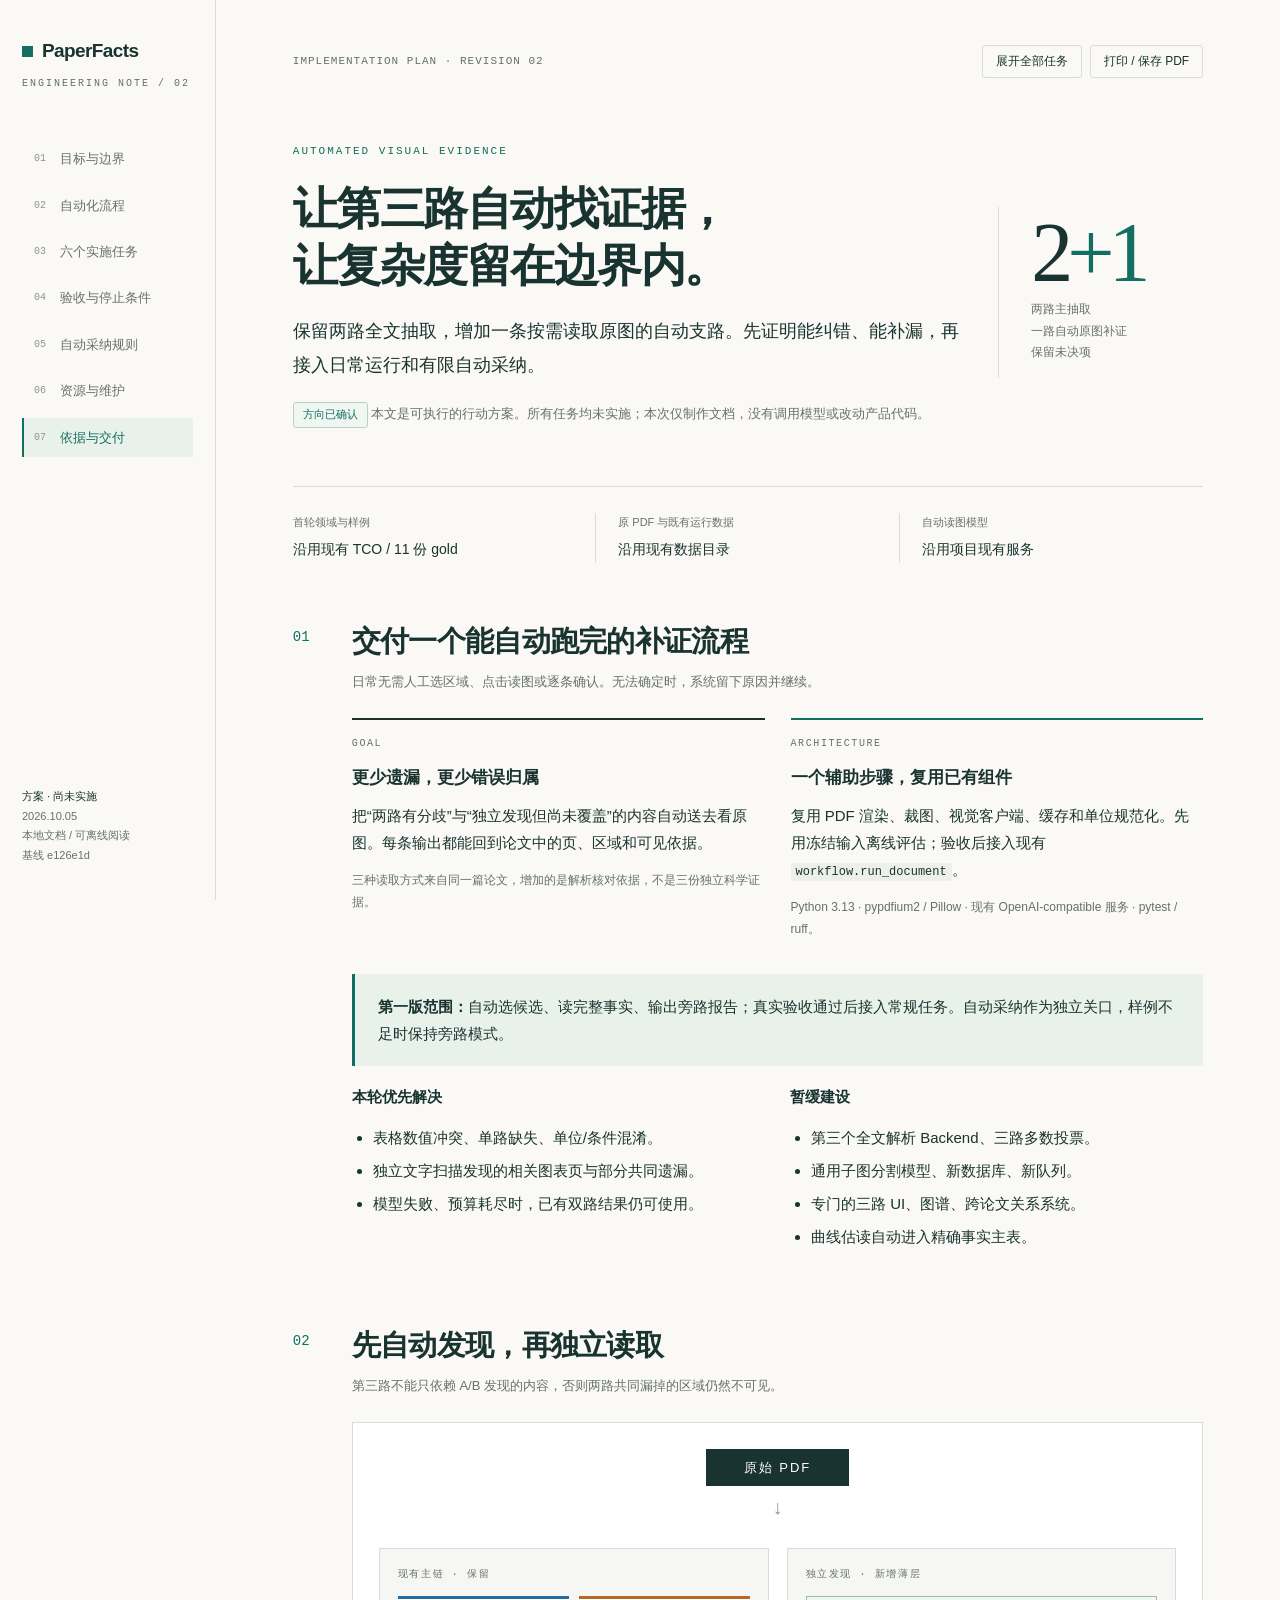
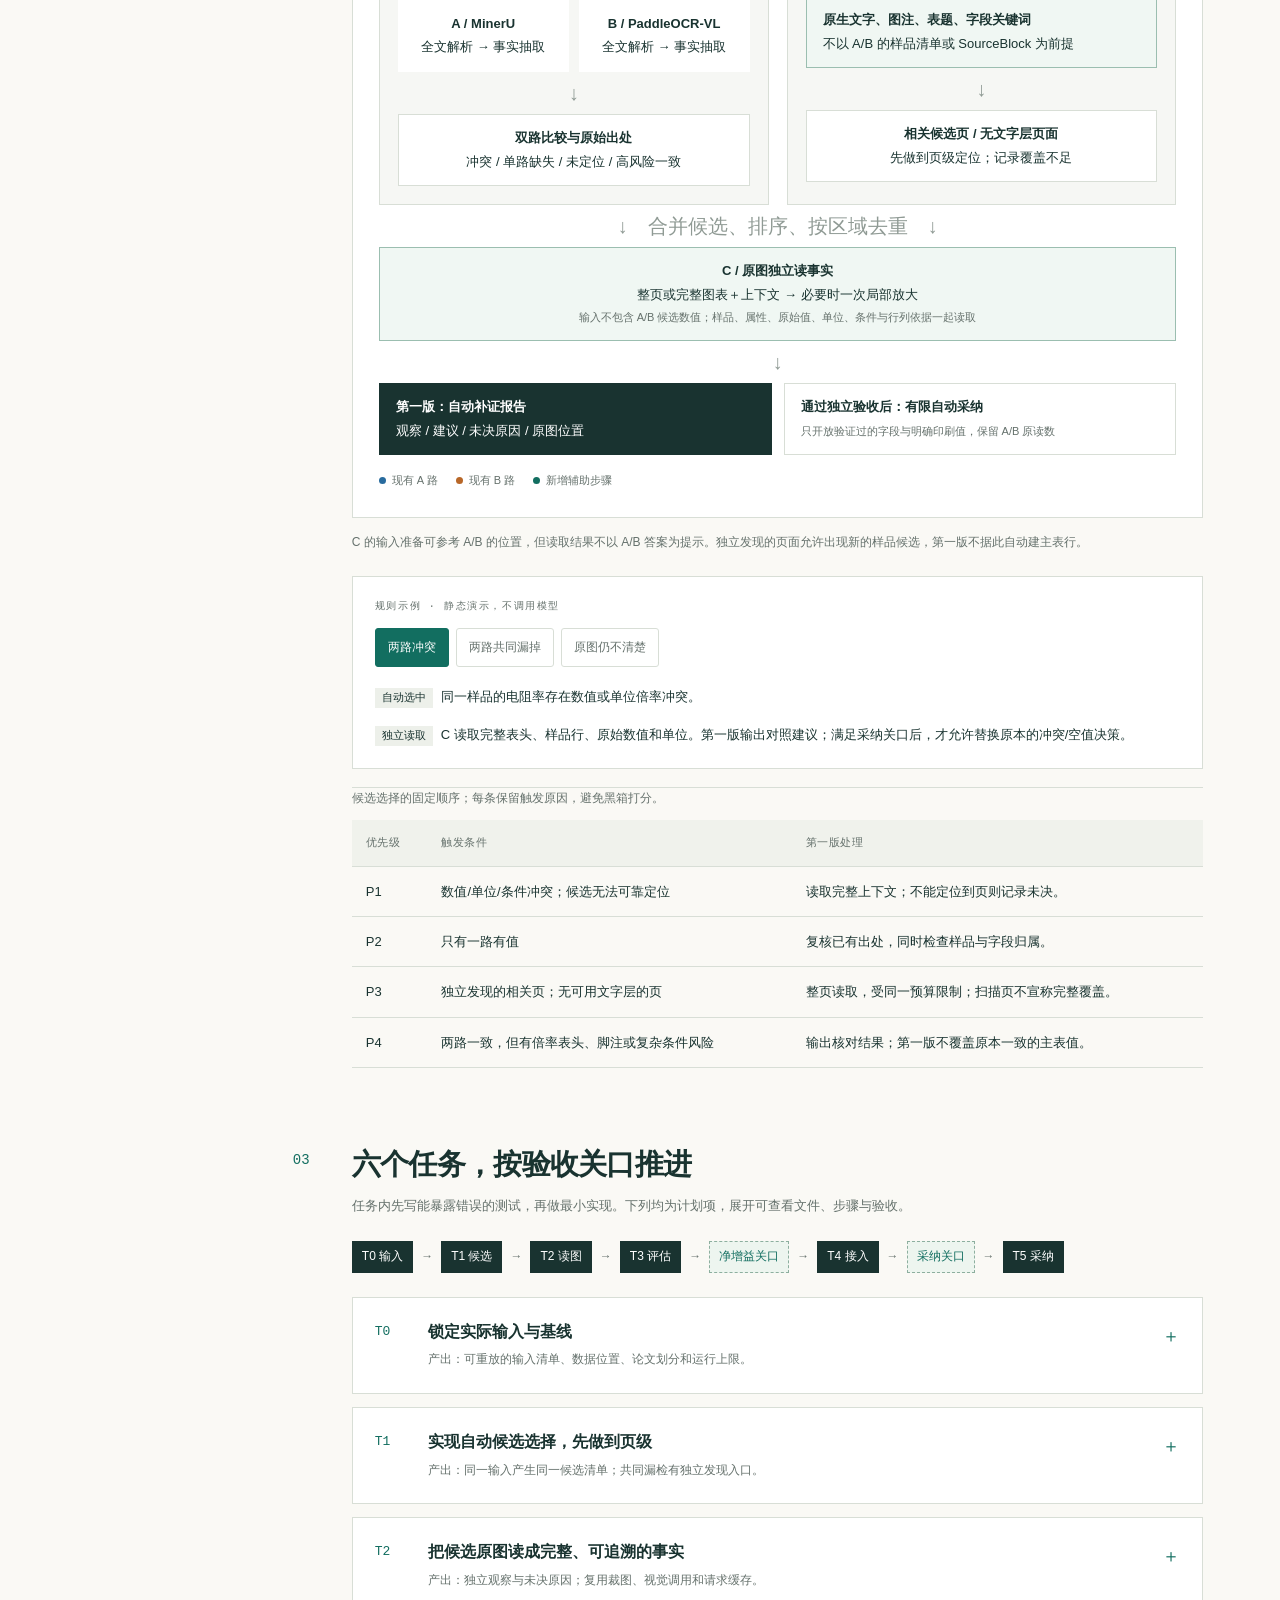
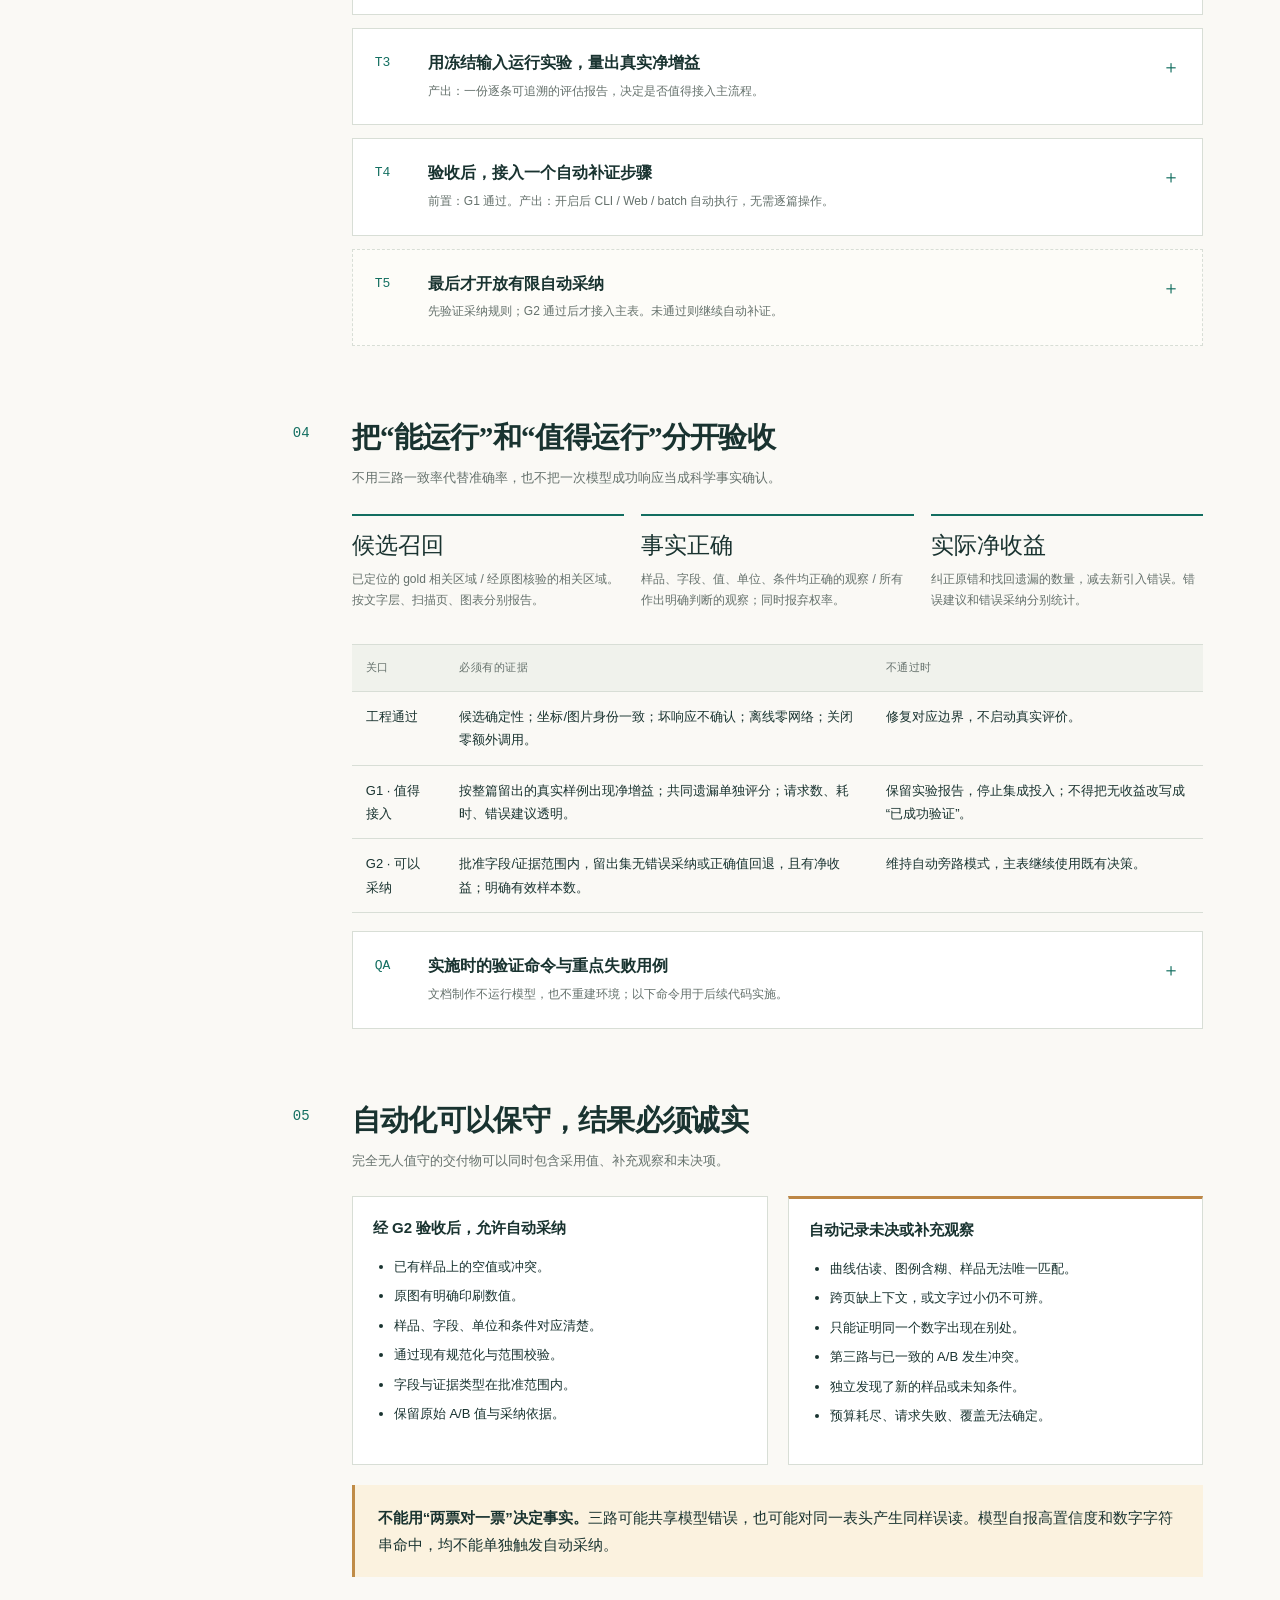
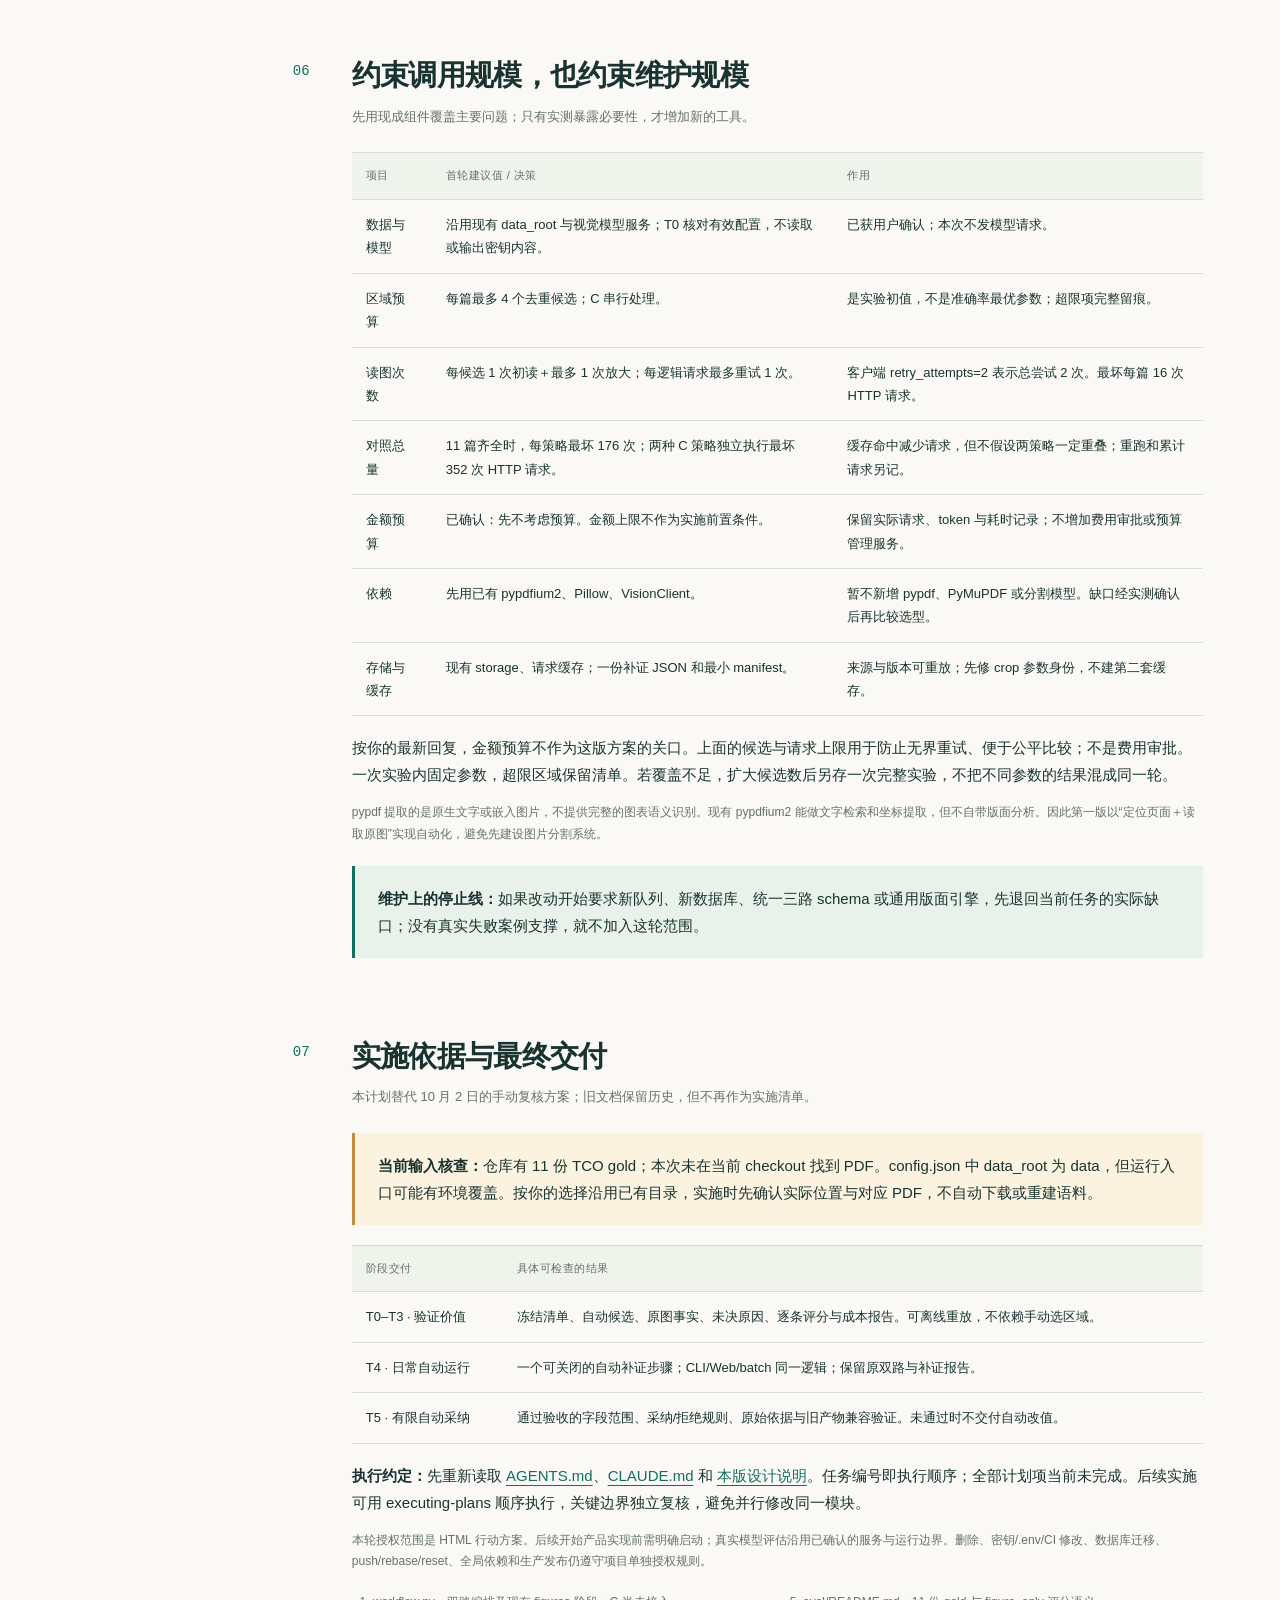
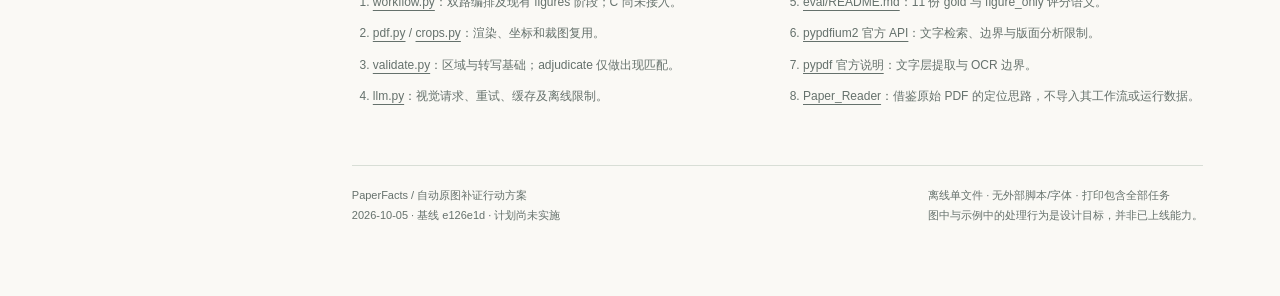
==== docs/superpowers/plans/2026-10-05-auto-visual-evidence.html @ 79012f10 "docs: plan automated visual evidence workflow" ====
<!doctype html>
<html lang="zh-CN">
<head>
<meta charset="utf-8">
<meta name="viewport" content="width=device-width,initial-scale=1">
<meta name="color-scheme" content="light">
<meta name="description" content="PaperFacts 自动原图补证行动方案：保留双路主抽取，自动发现候选、读取原图、验证净增益，再开放有限自动采纳。">
<title>PaperFacts · 自动原图补证行动方案</title>
<style>
:root{--paper:#faf9f5;--white:#fff;--ink:#193330;--muted:#65716c;--line:#d8ded6;--teal:#126e60;--wash:#e9f1eb;--blue:#286b9e;--orange:#b86728;--amber:#885821;--amber-bg:#fbf2df;--mono:"SFMono-Regular",Consolas,monospace;--serif:"Iowan Old Style","Baskerville","Songti SC","Noto Serif CJK SC",serif;--sans:"Avenir Next","PingFang SC","Microsoft YaHei",sans-serif}
*{box-sizing:border-box}html{scroll-behavior:smooth;scroll-padding-top:32px}body{margin:0;background:var(--paper);color:var(--ink);font:15px/1.8 var(--sans)}
a{color:var(--teal);text-underline-offset:4px}button,a,summary{-webkit-tap-highlight-color:transparent}button:focus-visible,a:focus-visible,summary:focus-visible{outline:3px solid var(--orange);outline-offset:4px}
button{font:inherit;cursor:pointer}code{font:12px/1.65 var(--mono);overflow-wrap:anywhere;background:#edf0ea;padding:2px 5px;border-radius:3px}pre{padding:18px;background:#edf0ea;overflow:auto;line-height:1.7;border-radius:4px}pre code{padding:0;background:none}
.rail{width:216px;height:100vh;position:fixed;top:0;left:0;border-right:1px solid var(--line);padding:34px 22px;display:flex;flex-direction:column;background:var(--paper);z-index:10}
.brand{font-size:19px;letter-spacing:-.6px;font-weight:700}.brand i{display:inline-block;width:11px;height:11px;background:var(--teal);margin-right:9px}.rail-label{font:10px/1.5 var(--mono);letter-spacing:2px;margin-top:8px;color:var(--muted)}
nav{margin:48px 0 24px;display:grid;gap:7px}nav a{text-decoration:none;font-size:13px;padding:8px 10px;border-left:2px solid transparent;color:var(--muted);display:flex;gap:14px}nav a span{font:10px/2.3 var(--mono);color:#8b968f}nav a:hover,nav a.active{background:var(--wash);color:var(--teal);border-color:var(--teal)}
.rail-foot{margin-top:auto;color:var(--muted);font-size:11px;line-height:1.8}.rail-foot strong{display:block;color:var(--ink);font-weight:500}
main{max-width:1440px;margin-left:216px;padding:45px 6vw 70px}.topline{display:flex;justify-content:space-between;align-items:center;gap:20px;color:var(--muted);font:11px/1.6 var(--mono);letter-spacing:1px}.top-actions{display:flex;gap:8px;flex-wrap:wrap}.small-btn{border:1px solid var(--line);background:transparent;color:var(--ink);padding:7px 13px;border-radius:3px;font:12px var(--sans);letter-spacing:0}.small-btn:hover{background:var(--wash)}
.hero{padding:65px 0 44px;display:grid;grid-template-columns:minmax(0,1fr) 205px;gap:36px;align-items:center;border-bottom:1px solid var(--line)}.eyebrow{font:11px/1.6 var(--mono);letter-spacing:2px;color:var(--teal);text-transform:uppercase}.hero h1{font:600 clamp(31px,3.5vw,52px)/1.28 var(--serif);letter-spacing:-1.5px;margin:20px 0}.hero .lead{font-size:18px;line-height:1.85;max-width:730px;margin-bottom:20px}.hero .sub{color:var(--muted);font-size:13px;max-width:710px}
.formula{border-left:1px solid var(--line);padding-left:32px}.formula .big{font:400 84px/1.1 var(--serif);letter-spacing:-6px}.formula .big em{font-style:normal;color:var(--teal)}.formula p{font-size:12px;color:var(--muted);line-height:1.8}.badge{display:inline-block;font-size:11px;padding:2px 9px;border:1px solid #b9cfc5;border-radius:3px;color:var(--teal);vertical-align:middle;background:#f0f6f1}.badge.amber{color:var(--amber);background:var(--amber-bg);border-color:#e9d7b4}
.facts{display:grid;grid-template-columns:repeat(3,1fr);gap:0;margin:26px 0 0}.fact{padding:0 22px;border-right:1px solid var(--line)}.fact:first-child{padding-left:0}.fact:last-child{border:0}.fact small{display:block;font-size:11px;color:var(--muted);margin-bottom:3px}.fact strong{font-size:14px;font-weight:500}
section{padding-top:57px;scroll-margin-top:24px}.section-head{display:grid;grid-template-columns:44px minmax(0,1fr);gap:15px;margin-bottom:24px}.index{font:14px/2.5 var(--mono);color:var(--teal)}h2{font:600 29px/1.5 var(--serif);letter-spacing:-.7px;margin:0 0 7px}h3{font-size:17px;line-height:1.5;margin:0 0 12px}h4{font-size:13px;margin:20px 0 7px}p{margin:0 0 14px}.section-head p{color:var(--muted);margin:0;font-size:13px}.section-body{margin-left:59px}.callout{padding:19px 23px;background:var(--wash);border-left:3px solid var(--teal);margin:20px 0}.callout p:last-child{margin-bottom:0}.callout.warn{background:var(--amber-bg);border-color:#c08c47}.callout strong{font-weight:600}.small{font-size:12px;color:var(--muted)}.label{font:10px/1.6 var(--mono);letter-spacing:1.6px;color:var(--muted);margin-bottom:13px}
.principles{display:grid;grid-template-columns:1fr 1fr;gap:26px}.principles article{border-top:2px solid var(--ink);padding-top:16px}.principles article:nth-child(2){border-color:var(--teal)}ul,ol{margin:8px 0 14px;padding-left:21px}li{padding:3px 0}.checks{list-style:none;padding:0}.checks li{position:relative;padding-left:21px}.checks li:before{content:"□";position:absolute;left:0;color:var(--teal)}
.pipeline{border:1px solid var(--line);padding:26px;background:var(--white)}.pipe-top{text-align:center;margin-bottom:20px}.pipe-source{display:inline-block;padding:7px 38px;background:var(--ink);color:#fff;font-size:13px;letter-spacing:2px}.pipe-grid{display:grid;grid-template-columns:1fr 1fr;gap:18px}.pipe-lane{background:#f6f7f4;border:1px solid var(--line);padding:18px}.lane-pair{display:grid;grid-template-columns:1fr 1fr;gap:10px}.lane{padding:13px 10px;border-top:3px solid var(--blue);background:#fff;text-align:center;font-size:13px}.lane.orange{border-color:var(--orange)}.arrow{text-align:center;color:#8f9a94;line-height:1.3;padding:8px 0;font-size:20px}.node{padding:12px 16px;background:#fff;border:1px solid var(--line);font-size:13px;line-height:1.7}.node strong{display:block;margin-bottom:2px}.node.teal{border-color:#9bbeb0;background:#f0f7f3}.node.dark{background:var(--ink);border-color:var(--ink);color:white}.node .small{font-size:11px}.node.dark .small{color:#ccdad2}.node.center{text-align:center}.pipe-merge{padding-top:0}.pipe-bottom{display:grid;grid-template-columns:1fr 1fr;gap:12px}.figure-note{margin:14px 0 0;color:var(--muted);font-size:12px}.legend{display:flex;gap:18px;flex-wrap:wrap;font-size:11px;color:var(--muted);margin-top:16px}.dot{display:inline-block;width:7px;height:7px;background:var(--teal);margin-right:6px;border-radius:50%}.dot.blue{background:var(--blue)}.dot.orange{background:var(--orange)}
.scenario{margin-top:22px;border:1px solid var(--line);background:var(--white);padding:22px}.scenario-tabs{display:flex;gap:7px;flex-wrap:wrap;margin:12px 0 18px}.scenario-tabs button{font-size:12px;border:1px solid var(--line);background:var(--white);color:var(--muted);padding:8px 12px;border-radius:3px}.scenario-tabs button[aria-selected=true]{background:var(--teal);border-color:var(--teal);color:white}.scenario-panel[hidden]{display:none}.scenario-panel{font-size:13px}.scenario-panel p:last-child{margin:0}.example-label{display:inline-block;margin-right:8px;background:#edf0ea;padding:0 7px;font-size:11px}
.table-wrap{overflow-x:auto;border-top:1px solid var(--line);margin:18px 0}table{width:100%;border-collapse:collapse;font-size:13px;text-align:left}th{font-size:11px;letter-spacing:.5px;color:var(--muted);font-weight:500;background:#f0f2ec}th,td{padding:13px 14px;border-bottom:1px solid var(--line);vertical-align:top}td:first-child{font-weight:500}td p{margin:0}table code{font-size:11px}caption{text-align:left;font-size:12px;color:var(--muted);margin:0 0 10px}
.route{display:flex;gap:8px;align-items:center;flex-wrap:wrap;margin:0 0 24px;font-size:12px}.route b{background:var(--ink);color:white;padding:5px 10px;font-weight:500}.route span{color:var(--muted)}.route .gate{color:var(--teal);border:1px dashed #8daf9f;padding:4px 9px;background:#edf5ef}
.task{background:var(--white);border:1px solid var(--line);margin:0 0 13px}.task summary{display:grid;grid-template-columns:38px minmax(0,1fr) auto;gap:15px;padding:22px;cursor:pointer;list-style:none;align-items:start}.task summary::-webkit-details-marker{display:none}.task summary:after{content:"＋";color:var(--teal);font-size:18px}.task[open] summary:after{content:"−"}.task-no{font:13px/1.8 var(--mono);color:var(--teal)}.task-title{font-size:16px;font-weight:600;line-height:1.55}.task-sub{font-size:12px;color:var(--muted);font-weight:400;margin-top:5px}.task-body{padding:0 22px 24px 75px;font-size:13px}.task-body .file-line{font-size:11px;color:var(--muted);line-height:2;margin-bottom:15px}.task-body h4{color:var(--teal)}.task-body ul{margin-top:4px}.accept{margin-top:14px;padding:13px 16px;background:#f1f5ef;border-left:2px solid var(--teal)}.accept strong{display:block;font-size:11px;margin-bottom:3px;color:var(--teal)}.conditional{background:#fdfcf8;border-style:dashed}.code-block{font-size:11px;line-height:1.8;white-space:pre-wrap;word-break:break-word;background:#f3f4ef;padding:13px 15px}
.metric-grid{display:grid;grid-template-columns:repeat(3,1fr);gap:17px}.metric{border-top:2px solid var(--teal);padding-top:14px}.metric b{display:block;font:500 23px var(--serif);margin-bottom:8px}.metric p{font-size:12px;color:var(--muted)}.decision-rule{display:grid;grid-template-columns:1fr 1fr;gap:20px}.decision-rule article{padding:20px;border:1px solid var(--line);background:var(--white);font-size:13px}.decision-rule article:last-child{border-top:3px solid #bd8746}.decision-rule h3{font-size:15px}.scope-strip{display:grid;grid-template-columns:1fr 1fr;gap:25px}.scope-strip h3{font-size:15px}.source-list{font-size:12px;color:var(--muted);columns:2;column-gap:30px}.source-list li{break-inside:avoid;padding:5px 0;overflow-wrap:anywhere}.source-list a{color:var(--muted)}
.footer{margin:52px 0 0 59px;padding-top:20px;border-top:1px solid var(--line);display:flex;justify-content:space-between;gap:24px;font-size:11px;color:var(--muted)}
.print-only{display:none}
@media(min-width:1500px){main{padding-left:85px;padding-right:85px}}
@media(max-width:1100px){.rail{width:178px;padding:28px 15px}main{margin-left:178px;padding:35px 4vw 55px}.hero{grid-template-columns:1fr 150px;gap:22px}.formula{padding-left:22px}.formula .big{font-size:66px}.section-body{margin-left:0}.footer{margin-left:0}.pipe-grid{gap:12px}.pipeline{padding:20px}}
@media(max-width:760px){.rail{position:relative;width:auto;height:auto;border-right:0;border-bottom:1px solid var(--line);padding:19px 22px}.brand{font-size:17px}.rail-label,.rail-foot{display:none}nav{margin:15px 0 0;display:flex;gap:4px;overflow-x:auto}nav a{white-space:nowrap;padding:5px 9px;font-size:11px;border-left:0;border-bottom:2px solid transparent}nav a span{display:none}main{margin:0;padding:24px 22px 40px}.topline{font-size:9px;align-items:start;letter-spacing:.3px}.small-btn{font-size:11px;padding:7px 9px}.hero{padding:36px 0 26px;display:block}.hero h1{font-size:35px}.hero .lead{font-size:16px}.formula{display:none}.facts{grid-template-columns:1fr;gap:13px}.fact{padding:0 0 11px;border-right:0;border-bottom:1px solid var(--line)}.fact small{margin:0}.fact:last-child{padding-bottom:0}section{padding-top:39px}.section-head{grid-template-columns:28px 1fr;gap:10px}h2{font-size:25px}.index{font-size:12px}.principles,.pipe-grid,.pipe-bottom,.decision-rule,.scope-strip{grid-template-columns:1fr}.pipeline{padding:16px}.pipe-lane{padding:12px}.lane-pair{gap:7px}.node{padding:11px 13px}.scenario{padding:17px}.task summary{grid-template-columns:28px 1fr auto;gap:10px;padding:18px 14px}.task-title{font-size:15px}.task-body{padding:0 16px 20px 16px}.metric-grid{grid-template-columns:1fr}.metric{display:grid;grid-template-columns:95px 1fr;gap:10px}.metric b{font-size:20px}.source-list{columns:1}.footer{flex-direction:column;gap:8px}.table-wrap{margin-left:0}th,td{min-width:100px;padding:11px 10px}td:nth-child(2){min-width:195px}}
@media(prefers-reduced-motion:reduce){html{scroll-behavior:auto}}
@media print{
 @page{size:A4;margin:16mm 15mm}
 *{-webkit-print-color-adjust:exact;print-color-adjust:exact}
 body{font-size:10pt;line-height:1.65;background:white}.rail,.top-actions,.scenario-tabs{display:none!important}main{margin:0;padding:0;max-width:none}.topline{font-size:8pt}.hero{padding:24px 0 20px;grid-template-columns:1fr 140px}.hero h1{font-size:30pt}.hero .lead{font-size:12pt}.hero .sub{font-size:9pt}.formula{padding-left:18px;min-width:0}.formula .big{font-size:44pt;letter-spacing:-3px;white-space:nowrap}.facts{margin-top:15px}.fact strong{font-size:9pt}.fact small{font-size:8pt}.section-body{margin-left:0}section{padding-top:25px}.section-head{margin-bottom:14px;break-inside:avoid;break-after:avoid-page}h2{font-size:18pt}.section-head p{font-size:9pt}.pipeline,.scenario,.callout,.metric,.decision-rule article{break-inside:avoid}.pipeline{padding:16px}.node,.lane,.task-body,table{font-size:9pt}.small,.node .small,.figure-note,.legend{font-size:8pt}.task summary{padding:15px 16px;break-after:avoid}.task-title{font-size:11pt}.task-sub{font-size:8pt}.task-body{display:block!important;padding:0 16px 16px 60px}.task summary:after{display:none}.task-body h4{break-after:avoid}.task-body li,.accept{break-inside:avoid}.task{break-inside:auto}.table-wrap{overflow:visible}thead{display:table-header-group}tr{break-inside:avoid}th,td{padding:8px}.scenario-panel[hidden]{display:block!important;margin-top:13px;border-top:1px solid var(--line);padding-top:13px}.source-list{columns:1;font-size:8pt}.footer{font-size:8pt;margin-left:0}.print-only{display:block}.code-block{font-size:8pt}
}
</style>
</head>
<body>
<aside class="rail" aria-label="文档导航">
  <div class="brand"><i aria-hidden="true"></i>PaperFacts</div>
  <div class="rail-label">ENGINEERING NOTE / 02</div>
  <nav>
    <a href="#direction" class="active"><span>01</span>目标与边界</a>
    <a href="#pipeline"><span>02</span>自动化流程</a>
    <a href="#tasks"><span>03</span>六个实施任务</a>
    <a href="#acceptance"><span>04</span>验收与停止条件</a>
    <a href="#adoption"><span>05</span>自动采纳规则</a>
    <a href="#resources"><span>06</span>资源与维护</a>
    <a href="#basis"><span>07</span>依据与交付</a>
  </nav>
  <div class="rail-foot"><strong>方案 · 尚未实施</strong>2026.10.05<br>本地文档 / 可离线阅读<br>基线 e126e1d</div>
</aside>
<main>
  <div class="topline"><span>IMPLEMENTATION PLAN · REVISION 02</span><div class="top-actions"><button class="small-btn" id="expand-all" type="button" aria-controls="task0 task1 task2 task3 task4 task5 taskqa" aria-expanded="false">展开全部任务</button><button class="small-btn" id="print" type="button">打印 / 保存 PDF</button></div></div>
  <header class="hero">
    <div>
      <div class="eyebrow">AUTOMATED VISUAL EVIDENCE</div>
      <h1>让第三路自动找证据，<br>让复杂度留在边界内。</h1>
      <p class="lead">保留两路全文抽取，增加一条按需读取原图的自动支路。先证明能纠错、能补漏，再接入日常运行和有限自动采纳。</p>
      <p class="sub"><span class="badge">方向已确认</span> 本文是可执行的行动方案。所有任务均未实施；本次仅制作文档，没有调用模型或改动产品代码。</p>
    </div>
    <div class="formula" aria-label="两路主抽取，加一路自动补证"><div class="big">2<em>+1</em></div><p>两路主抽取<br>一路自动原图补证<br>保留未决项</p></div>
  </header>
  <div class="facts" aria-label="用户已确认的约束">
    <div class="fact"><small>首轮领域与样例</small><strong>沿用现有 TCO / 11 份 gold</strong></div>
    <div class="fact"><small>原 PDF 与既有运行数据</small><strong>沿用现有数据目录</strong></div>
    <div class="fact"><small>自动读图模型</small><strong>沿用项目现有服务</strong></div>
  </div>

  <section id="direction">
    <div class="section-head"><div class="index">01</div><div><h2>交付一个能自动跑完的补证流程</h2><p>日常无需人工选区域、点击读图或逐条确认。无法确定时，系统留下原因并继续。</p></div></div>
    <div class="section-body">
      <div class="principles">
        <article><div class="label">GOAL</div><h3>更少遗漏，更少错误归属</h3><p>把“两路有分歧”与“独立发现但尚未覆盖”的内容自动送去看原图。每条输出都能回到论文中的页、区域和可见依据。</p><p class="small">三种读取方式来自同一篇论文，增加的是解析核对依据，不是三份独立科学证据。</p></article>
        <article><div class="label">ARCHITECTURE</div><h3>一个辅助步骤，复用已有组件</h3><p>复用 PDF 渲染、裁图、视觉客户端、缓存和单位规范化。先用冻结输入离线评估；验收后接入现有 <code>workflow.run_document</code>。</p><p class="small">Python 3.13 · pypdfium2 / Pillow · 现有 OpenAI-compatible 服务 · pytest / ruff。</p></article>
      </div>
      <div class="callout"><strong>第一版范围：</strong>自动选候选、读完整事实、输出旁路报告；真实验收通过后接入常规任务。自动采纳作为独立关口，样例不足时保持旁路模式。</div>
      <div class="scope-strip">
        <div><h3>本轮优先解决</h3><ul><li>表格数值冲突、单路缺失、单位/条件混淆。</li><li>独立文字扫描发现的相关图表页与部分共同遗漏。</li><li>模型失败、预算耗尽时，已有双路结果仍可使用。</li></ul></div>
        <div><h3>暂缓建设</h3><ul><li>第三个全文解析 Backend、三路多数投票。</li><li>通用子图分割模型、新数据库、新队列。</li><li>专门的三路 UI、图谱、跨论文关系系统。</li><li>曲线估读自动进入精确事实主表。</li></ul></div>
      </div>
    </div>
  </section>

  <section id="pipeline">
    <div class="section-head"><div class="index">02</div><div><h2>先自动发现，再独立读取</h2><p>第三路不能只依赖 A/B 发现的内容，否则两路共同漏掉的区域仍然不可见。</p></div></div>
    <div class="section-body">
      <div class="pipeline" role="img" aria-label="PDF 分为现有双路抽取与原生文字独立扫描。二者产生自动候选，第三路看原图读取完整事实，输出补证与未决项。通过验收后才允许有限自动采纳。">
        <div class="pipe-top"><div class="pipe-source">原始 PDF</div><div class="arrow" aria-hidden="true">↓</div></div>
        <div class="pipe-grid">
          <div class="pipe-lane"><div class="label">现有主链 · 保留</div><div class="lane-pair"><div class="lane"><strong>A / MinerU</strong><br>全文解析 → 事实抽取</div><div class="lane orange"><strong>B / PaddleOCR-VL</strong><br>全文解析 → 事实抽取</div></div><div class="arrow" aria-hidden="true">↓</div><div class="node center"><strong>双路比较与原始出处</strong>冲突 / 单路缺失 / 未定位 / 高风险一致</div></div>
          <div class="pipe-lane"><div class="label">独立发现 · 新增薄层</div><div class="node teal"><strong>原生文字、图注、表题、字段关键词</strong>不以 A/B 的样品清单或 SourceBlock 为前提</div><div class="arrow" aria-hidden="true">↓</div><div class="node center"><strong>相关候选页 / 无文字层页面</strong>先做到页级定位；记录覆盖不足</div></div>
        </div>
        <div class="pipe-merge"><div class="arrow" aria-hidden="true">↓　合并候选、排序、按区域去重　↓</div><div class="node teal center"><strong>C / 原图独立读事实</strong>整页或完整图表＋上下文 → 必要时一次局部放大<br><span class="small">输入不包含 A/B 候选数值；样品、属性、原始值、单位、条件与行列依据一起读取</span></div></div>
        <div class="arrow" aria-hidden="true">↓</div>
        <div class="pipe-bottom"><div class="node dark"><strong>第一版：自动补证报告</strong>观察 / 建议 / 未决原因 / 原图位置</div><div class="node"><strong>通过独立验收后：有限自动采纳</strong><span class="small">只开放验证过的字段与明确印刷值，保留 A/B 原读数</span></div></div>
        <div class="legend"><span><i class="dot blue"></i>现有 A 路</span><span><i class="dot orange"></i>现有 B 路</span><span><i class="dot"></i>新增辅助步骤</span></div>
      </div>
      <p class="figure-note">C 的输入准备可参考 A/B 的位置，但读取结果不以 A/B 答案为提示。独立发现的页面允许出现新的样品候选，第一版不据此自动建主表行。</p>
      <div class="scenario">
        <div class="label">规则示例 · 静态演示，不调用模型</div>
        <div class="scenario-tabs" role="tablist" aria-label="查看自动处理示例">
          <button id="tab-conflict" role="tab" aria-selected="true" aria-controls="case-conflict" tabindex="0" type="button">两路冲突</button>
          <button id="tab-missing" role="tab" aria-selected="false" aria-controls="case-missing" tabindex="-1" type="button">两路共同漏掉</button>
          <button id="tab-unclear" role="tab" aria-selected="false" aria-controls="case-unclear" tabindex="-1" type="button">原图仍不清楚</button>
        </div>
        <div class="scenario-panel" id="case-conflict" role="tabpanel" aria-labelledby="tab-conflict" tabindex="0"><p><span class="example-label">自动选中</span>同一样品的电阻率存在数值或单位倍率冲突。</p><p><span class="example-label">独立读取</span>C 读取完整表头、样品行、原始数值和单位。第一版输出对照建议；满足采纳关口后，才允许替换原本的冲突/空值决策。</p></div>
        <div class="scenario-panel" id="case-missing" role="tabpanel" aria-labelledby="tab-missing" tabindex="0" hidden><p><span class="example-label">独立发现</span>原 PDF 的 Table 标题或相关关键词指向一个未被 A/B 对应证据覆盖的页面。</p><p><span class="example-label">补充候选</span>C 在整页中寻找字段与样品，输出新增事实候选。新样品、纯曲线估读和覆盖不确定仍留在补证报告中。</p></div>
        <div class="scenario-panel" id="case-unclear" role="tabpanel" aria-labelledby="tab-unclear" tabindex="0" hidden><p><span class="example-label">有限重试</span>只有像素不足且能确定目标区域时，允许一次局部放大。</p><p><span class="example-label">自动结束</span>仍读不清、缺另一页表头或归属不唯一 → 输出未决原因。不会循环询问模型，也不会阻塞整篇完成。</p></div>
      </div>
      <div class="table-wrap"><table><caption>候选选择的固定顺序；每条保留触发原因，避免黑箱打分。</caption><thead><tr><th>优先级</th><th>触发条件</th><th>第一版处理</th></tr></thead><tbody>
        <tr><td>P1</td><td>数值/单位/条件冲突；候选无法可靠定位</td><td>读取完整上下文；不能定位到页则记录未决。</td></tr>
        <tr><td>P2</td><td>只有一路有值</td><td>复核已有出处，同时检查样品与字段归属。</td></tr>
        <tr><td>P3</td><td>独立发现的相关页；无可用文字层的页</td><td>整页读取，受同一预算限制；扫描页不宣称完整覆盖。</td></tr>
        <tr><td>P4</td><td>两路一致，但有倍率表头、脚注或复杂条件风险</td><td>输出核对结果；第一版不覆盖原本一致的主表值。</td></tr>
      </tbody></table></div>
    </div>
  </section>

  <section id="tasks">
    <div class="section-head"><div class="index">03</div><div><h2>六个任务，按验收关口推进</h2><p>任务内先写能暴露错误的测试，再做最小实现。下列均为计划项，展开可查看文件、步骤与验收。</p></div></div>
    <div class="section-body">
      <div class="route" aria-label="任务顺序"><b>T0 输入</b><span>→</span><b>T1 候选</b><span>→</span><b>T2 读图</b><span>→</span><b>T3 评估</b><span>→</span><span class="gate">净增益关口</span><span>→</span><b>T4 接入</b><span>→</span><span class="gate">采纳关口</span><span>→</span><b>T5 采纳</b></div>
      <details class="task" id="task0">
        <summary><span class="task-no">T0</span><div><div class="task-title">锁定实际输入与基线</div><div class="task-sub">产出：可重放的输入清单、数据位置、论文划分和运行上限。</div></div></summary>
        <div class="task-body">
          <div class="file-line">修改：<code>eval/README.md</code>；复用：<code>storage.py</code>、<code>eval/gold/*.json</code>、<code>profiles/tco.json</code>。运行产物仅写忽略目录。</div>
          <ul class="checks">
            <li>核对 HEAD、工作区、有效 data_root 和现有服务配置；不把密钥或完整私有配置写入报告。用户已确认沿用现有目录与服务。</li>
            <li>匹配 11 份 gold 对应 PDF 的 SHA；记录缺失、版本不同、无 A/B 缓存的项。不得为了实验入口可跑而隐式重跑全链。</li>
            <li>固定 A/B artifacts、facts、comparison 的明确路径和内容摘要，记录 profile、代码、gold 版本；不依赖“最新文件”选择。</li>
            <li>11 篇齐全时按 doc_id 排序，前 6 篇用于开发、后 5 篇留出；不足时先记录可用数量和缺项，在调 prompt 前冻结整篇划分。留出集不反复调参。</li>
            <li>先在 eval 文档规定 <code>output/visual-evidence/YYYY-MM-DD-run-id/</code> 的用途与生命周期，再由 storage 定义路径。只存运行报告、私有裁图与响应引用，不清理历史。</li>
            <li>固定候选与重试上限，记录实际请求与 token；用户确认暂不考虑金额预算。数据不齐可继续合成测试，真实评估停在输入关口。</li>
          </ul>
          <div class="accept"><strong>完成条件</strong>每个待评估文档都有可验证的原 PDF、冻结 A/B 输入和 gold 版本；缺项明确列出。不存在“gold 有文件，所以真实评估已经就绪”的推断。</div>
        </div>
      </details>
      <details class="task" id="task1">
        <summary><span class="task-no">T1</span><div><div class="task-title">实现自动候选选择，先做到页级</div><div class="task-sub">产出：同一输入产生同一候选清单；共同漏检有独立发现入口。</div></div></summary>
        <div class="task-body">
          <div class="file-line">修改：<code>src/paperfacts/pdf.py</code>；新增：<code>src/paperfacts/visual_evidence.py</code>；测试：<code>tests/test_pdf.py</code>、<code>tests/test_visual_evidence.py</code>。</div>
          <h4>接口边界（拟新增）</h4>
          <p><code>read_native_pages(pdf_path) → NativePage[]</code> 只返回文字层与可定位的文字坐标；<code>select_candidates(pages, artifacts, lanes, comparison, profile, limit) → CandidateSelection</code> 返回候选、跳过项与覆盖说明。</p>
          <ul class="checks">
            <li>先测：A/B 为空但 PDF 存在相关表题仍产生候选；两路一致的复杂单位表仍可触发；同页重叠区域合并。</li>
            <li>所有 PDFium 调用进入 pdf.py 的现有进程锁。页码统一 0-based，坐标统一 NormalizedBBox；旋转页/非零 CropBox 要验证定位。</li>
            <li>按上一节 P1–P4 固定排序，同级按页号与坐标排序。候选保存页/框、原因、字段以及可选的样品上下文。</li>
            <li>独立候选默认整页，不依据图注位置猜完整图边界；A/B 候选有完整区域时才裁图。同一整页已入选时合并内部小框的触发原因。</li>
            <li>使用 profile 现有关键词；通用 Figure/Table 标记可做轻量规则。语义表格检测和子图切分暂不进入第一版。</li>
            <li>无文字层、预算截断、无出处页分别保留原因；“无候选”不能直接显示为“全文无遗漏”。</li>
          </ul>
          <div class="accept"><strong>完成条件</strong>自动选取不依赖用户点击；独立来源不依赖 A/B 样品；选择顺序、合并和覆盖说明可用确定性测试复现。文字提取只负责定位，不宣称完成版面理解。</div>
        </div>
      </details>
      <details class="task" id="task2">
        <summary><span class="task-no">T2</span><div><div class="task-title">把候选原图读成完整、可追溯的事实</div><div class="task-sub">产出：独立观察与未决原因；复用裁图、视觉调用和请求缓存。</div></div></summary>
        <div class="task-body">
          <div class="file-line">修改：<code>visual_evidence.py</code>、<code>crops.py</code>、<code>storage.py</code>；复用：<code>validate.region_for</code>、<code>llm.VisionClient</code>、<code>normalize.py</code> / <code>units.py</code>；测试：<code>tests/test_visual_evidence.py</code>、<code>tests/test_crops.py</code>。</div>
          <h4>接口边界（拟新增）</h4>
          <p><code>read_candidate(candidate, document, profile, crop_store, client) → EvidenceResult</code>。结果含完整原始观察、<code>outcome</code>、<code>reason</code> 和程序绑定的出处。一个区域可返回多条事实；不增加第三种 Backend。</p>
          <ul class="checks">
            <li>先测提示词不含 A/B 候选答案；针对独立发现不限制为旧样品清单。用“同数字在另一行”“倍率单位”“脚注条件”验证归属不能由数字命中替代。</li>
            <li>模型读取样品原名、字段、value_raw、unit_raw、condition 和可见行头/列头/图例文字。单位换算交给现有 UnitRegistry；模型不直接输出规范化后的答案。</li>
            <li>页码、bbox、PDF SHA、实际 PNG SHA 由程序绑定。模型给出的行列说明属于待核实观察，不视为独立确定性证明。</li>
            <li>复用 CropStore 前将 max_pixels 纳入裁图身份；旧裁图不删除、不误复用。不同参数、旋转页与多页引用分别测试。</li>
            <li>严格解析 JSON 和字段类型。坏 JSON、截断、缺图、网络失败进入未决/错误；不使用 parse_reading 的自由文本兜底确认事实，也不直接用 adjudicate 采纳。</li>
            <li>初次图像太小且能确定局部区域时最多放大一次；跨页缺上下文先弃权，不只检查第一页就确认整条事实。</li>
            <li>复用 complete_vision 的缓存、全局并发和离线拒绝。报告记录图片、prompt 与模型配置摘要；缓存命中仍需重新执行严格解析。</li>
          </ul>
          <div class="accept"><strong>完成条件</strong>任意结果可回到实际读取的原图；请求内容不泄漏 A/B 答案；单区域失败不丢失其他结果。假客户端只证明这些工程行为，不证明视觉准确率。</div>
        </div>
      </details>
      <details class="task" id="task3">
        <summary><span class="task-no">T3</span><div><div class="task-title">用冻结输入运行实验，量出真实净增益</div><div class="task-sub">产出：一份逐条可追溯的评估报告，决定是否值得接入主流程。</div></div></summary>
        <div class="task-body">
          <div class="file-line">新增：<code>eval/visual_evidence.py</code>（入口与旁路评分）；修改：<code>eval/README.md</code>；测试：<code>tests/test_visual_evidence_eval.py</code>。不改变 <code>eval/score.py</code> 的旧口径。</div>
          <ul class="checks">
            <li>先测缺 A/B 输入立即报缺项、不启动解析器；一次读图失败不影响已完成记录；重复运行用缓存，离线模式网络请求为零。</li>
            <li>入口读取 T0 清单，调用 T1/T2，按既定命名保存候选、观察、摘要与 manifest；不调用 run_document。</li>
            <li>既有 gold 复用数值答案。区域覆盖、单位/条件与归属标签不足的部分，由开发验收人员对照原 PDF 补核验，冻结后评分；模型不能给自己生成真值。</li>
            <li>包含冲突、共同漏检、共同错误、正确对照与不可判定案例。某类在真实样本中缺失，标“未覆盖”，不以合成案例冒充真实覆盖。</li>
            <li>对照三种情况：原 A/B 基线、只复核 A/B 风险、加入独立发现。冻结相同候选/请求预算，分别报告因预算跳过的页；两种 C 策略分别计数，并报告累计请求。</li>
            <li>在开发集同时冻结候选规则、prompt，以及拟采纳的字段、证据类型与规则；再一次性使用留出集评分 G1，并保存离线采纳回放供 G2。根据留出错误调参后，原留出结果降为开发证据，需新的未见论文再验收。</li>
            <li>分别统计候选召回、完整元组正确率、纠错、误改、找回遗漏、弃权、调用与耗时；缺失条件的“数字正确”不计完整事实正确。</li>
            <li>现有 figure_only 在旧评分中属于软匹配，另报明确印刷值与曲线估读结果。禁止把旁路补证数量当成主表召回率提升。</li>
          </ul>
          <div class="accept"><strong>完成条件 · 关口 G1</strong>留出集的旁路建议有可核验的纠错或补漏净收益，错误建议与资源开销单独公开；这不表示主表已经提升。没有收益就停在实验，不继续建设集成。证据不足则补齐输入或继续保持实验状态。</div>
        </div>
      </details>
      <details class="task" id="task4">
        <summary><span class="task-no">T4</span><div><div class="task-title">验收后，接入一个自动补证步骤</div><div class="task-sub">前置：G1 通过。产出：开启后 CLI / Web / batch 自动执行，无需逐篇操作。</div></div></summary>
        <div class="task-body">
          <div class="file-line">修改：<code>workflow.py</code>、<code>config.py</code>、<code>config.json</code>、<code>storage.py</code>、<code>keys.py</code>、<code>README.md</code>、<code>CLAUDE.md</code>；测试：现有 workflow/config 测试。<code>web/</code> 仅在既有阶段摘要不能承载结果时作最小适配。</div>
          <ul class="checks">
            <li>先测新开关关闭、仅旧 vlm.enabled/fill_blanks 为 true 时新增调用为零；开启后普通运行自动进入 C，纯查看/导出不发请求。</li>
            <li>拟增 <code>visual_evidence.enabled=false</code>、<code>visual_evidence.max_regions=4</code>，依 CLAUDE 同步 Settings、环境覆盖和文档。它表达自动补证；旧 vlm 开关不被偷偷赋予新含义。</li>
            <li>在现有 compare 后、export 前顺序调用同一补证函数，C 串行复用全局限流。CLI/Web/batch 仍共享 run_document，不增第二套作业逻辑。</li>
            <li>按 storage 统一保存旁路 JSON，记录 A/B 输入摘要、profile、prompt、模型与图像身份；报告失效规则通过 keys 管理，不另建缓存系统。</li>
            <li>C 超时、坏响应、超限或缺 PDF 时输出部分结果/原因，A/B 和原有导出照常完成。取消遵循现有任务取消，不无限重试。</li>
            <li>优先让既有阶段摘要显示报告位置、已处理/未处理数；暂不新增专门操作页或 Excel 工作表。真实用户确有查看障碍后再扩展示。</li>
          </ul>
          <div class="accept"><strong>完成条件</strong>开关关闭时现有行为保持；打开后无人值守完成、失败隔离、来源可查。全量项目检查通过；若改到 Web 路由、轮询或布局，必须跑既有浏览器回归。</div>
        </div>
      </details>
      <details class="task conditional" id="task5">
        <summary><span class="task-no">T5</span><div><div class="task-title">最后才开放有限自动采纳</div><div class="task-sub">先验证采纳规则；G2 通过后才接入主表。未通过则继续自动补证。</div></div></summary>
        <div class="task-body">
          <div class="file-line">拟修改：<code>decide.py</code>、<code>workflow.py</code>、<code>keys.py</code> 及必要的 <code>records.py</code> / <code>dataset.py</code> 输出结构；同步单元、旧产物兼容与导出测试。具体差异在 G2 前结合实测结果复核。</div>
          <ul class="checks">
            <li>先复核 T3 在开发集冻结的采纳范围、规则及独立留出回放。逐字段、逐证据类型验收，不根据留出表现临时挑选通过项；规则若未预先冻结或发生改变，需新的未见论文验证，否则维持旁路。</li>
            <li>第一版只处理已有样品上的冲突/空值，且必须是明确印刷数值、唯一归属、单位与条件可解析、实际原图可定位、规范化与范围校验通过。</li>
            <li>两路原本一致的值、新样品建行、曲线估读、跨页缺上下文、歧义归属暂不自动改动。它们继续进入报告，运行不中断。</li>
            <li>不改写 LaneExtraction，不改变双路 compare 含义；在最终决策中显式记录 adopted_from_visual、原读数与依据。同步派生数据指纹，避免旧结果误复用。</li>
            <li>采纳默认关闭；只有批准范围通过 G2 才启用。新增设置遵循现有配置约定，旧产物无 C 信息仍能读取。</li>
          </ul>
          <div class="accept"><strong>完成条件 · 关口 G2</strong>批准范围的留出样例无错误采纳、无正确值回退，且纠错/补漏净收益为正。必须报告样本量和未覆盖情况；小样本零错误只支持当前范围试用，不宣称通用可靠。失败则保留 T4 旁路能力。</div>
        </div>
      </details>
    </div>
  </section>

  <section id="acceptance">
    <div class="section-head"><div class="index">04</div><div><h2>把“能运行”和“值得运行”分开验收</h2><p>不用三路一致率代替准确率，也不把一次模型成功响应当成科学事实确认。</p></div></div>
    <div class="section-body">
      <div class="metric-grid"><div class="metric"><b>候选召回</b><p>已定位的 gold 相关区域 / 经原图核验的相关区域。按文字层、扫描页、图表分别报告。</p></div><div class="metric"><b>事实正确</b><p>样品、字段、值、单位、条件均正确的观察 / 所有作出明确判断的观察；同时报弃权率。</p></div><div class="metric"><b>实际净收益</b><p>纠正原错和找回遗漏的数量，减去新引入错误。错误建议和错误采纳分别统计。</p></div></div>
      <div class="table-wrap"><table><thead><tr><th>关口</th><th>必须有的证据</th><th>不通过时</th></tr></thead><tbody>
        <tr><td>工程通过</td><td>候选确定性；坐标/图片身份一致；坏响应不确认；离线零网络；关闭零额外调用。</td><td>修复对应边界，不启动真实评价。</td></tr>
        <tr><td>G1 · 值得接入</td><td>按整篇留出的真实样例出现净增益；共同遗漏单独评分；请求数、耗时、错误建议透明。</td><td>保留实验报告，停止集成投入；不得把无收益改写成“已成功验证”。</td></tr>
        <tr><td>G2 · 可以采纳</td><td>批准字段/证据范围内，留出集无错误采纳或正确值回退，且有净收益；明确有效样本数。</td><td>维持自动旁路模式，主表继续使用既有决策。</td></tr>
      </tbody></table></div>
      <details class="task" id="taskqa">
        <summary><span class="task-no">QA</span><div><div class="task-title">实施时的验证命令与重点失败用例</div><div class="task-sub">文档制作不运行模型，也不重建环境；以下命令用于后续代码实施。</div></div></summary>
        <div class="task-body">
          <p>每个任务先运行对应 focused tests；代码阶段结束运行仓库要求的检查。新增 eval 代码显式补充静态检查。</p>
          <pre><code>uv run pytest
uv run ruff check src tests runners
uv run ruff format --check src tests runners
uv run ruff check eval/visual_evidence.py
uv run ruff format --check eval/visual_evidence.py</code></pre>
          <p>仅在改动相关 Web 行为时追加：</p>
          <pre><code>PYTHONPATH=src uv run --with playwright python tests/e2e/web_races.py</code></pre>
          <p><strong>评审重点：</strong>重复数字落在另一行；×10ⁿ 表头或脚注改变单位/条件；两路都没有但原图存在；缺跨页表头；同框改 max_pixels；坏 JSON/截断/超时；旧配置隐式触发；同名样品跨实体；正确基线被误改。</p>
          <p class="small">真实评估命令在 T3 随入口一并实现和记录，不在本计划中伪装成已存在的 CLI。单元测试全部通过仍不能代替真实 PDF 验收。</p>
        </div>
      </details>
    </div>
  </section>

  <section id="adoption">
    <div class="section-head"><div class="index">05</div><div><h2>自动化可以保守，结果必须诚实</h2><p>完全无人值守的交付物可以同时包含采用值、补充观察和未决项。</p></div></div>
    <div class="section-body">
      <div class="decision-rule">
        <article><h3>经 G2 验收后，允许自动采纳</h3><ul><li>已有样品上的空值或冲突。</li><li>原图有明确印刷数值。</li><li>样品、字段、单位和条件对应清楚。</li><li>通过现有规范化与范围校验。</li><li>字段与证据类型在批准范围内。</li><li>保留原始 A/B 值与采纳依据。</li></ul></article>
        <article><h3>自动记录未决或补充观察</h3><ul><li>曲线估读、图例含糊、样品无法唯一匹配。</li><li>跨页缺上下文，或文字过小仍不可辨。</li><li>只能证明同一个数字出现在别处。</li><li>第三路与已一致的 A/B 发生冲突。</li><li>独立发现了新的样品或未知条件。</li><li>预算耗尽、请求失败、覆盖无法确定。</li></ul></article>
      </div>
      <div class="callout warn"><strong>不能用“两票对一票”决定事实。</strong>三路可能共享模型错误，也可能对同一表头产生同样误读。模型自报高置信度和数字字符串命中，均不能单独触发自动采纳。</div>
    </div>
  </section>

  <section id="resources">
    <div class="section-head"><div class="index">06</div><div><h2>约束调用规模，也约束维护规模</h2><p>先用现成组件覆盖主要问题；只有实测暴露必要性，才增加新的工具。</p></div></div>
    <div class="section-body">
      <div class="table-wrap"><table><thead><tr><th>项目</th><th>首轮建议值 / 决策</th><th>作用</th></tr></thead><tbody>
        <tr><td>数据与模型</td><td>沿用现有 data_root 与视觉模型服务；T0 核对有效配置，不读取或输出密钥内容。</td><td>已获用户确认；本次不发模型请求。</td></tr>
        <tr><td>区域预算</td><td>每篇最多 4 个去重候选；C 串行处理。</td><td>是实验初值，不是准确率最优参数；超限项完整留痕。</td></tr>
        <tr><td>读图次数</td><td>每候选 1 次初读＋最多 1 次放大；每逻辑请求最多重试 1 次。</td><td>客户端 retry_attempts=2 表示总尝试 2 次。最坏每篇 16 次 HTTP 请求。</td></tr>
        <tr><td>对照总量</td><td>11 篇齐全时，每策略最坏 176 次；两种 C 策略独立执行最坏 352 次 HTTP 请求。</td><td>缓存命中减少请求，但不假设两策略一定重叠；重跑和累计请求另记。</td></tr>
        <tr><td>金额预算</td><td id="budget-text">已确认：先不考虑预算。金额上限不作为实施前置条件。</td><td>保留实际请求、token 与耗时记录；不增加费用审批或预算管理服务。</td></tr>
        <tr><td>依赖</td><td>先用已有 pypdfium2、Pillow、VisionClient。</td><td>暂不新增 pypdf、PyMuPDF 或分割模型。缺口经实测确认后再比较选型。</td></tr>
        <tr><td>存储与缓存</td><td>现有 storage、请求缓存；一份补证 JSON 和最小 manifest。</td><td>来源与版本可重放；先修 crop 参数身份，不建第二套缓存。</td></tr>
      </tbody></table></div>
      <p>按你的最新回复，金额预算不作为这版方案的关口。上面的候选与请求上限用于防止无界重试、便于公平比较；不是费用审批。一次实验内固定参数，超限区域保留清单。若覆盖不足，扩大候选数后另存一次完整实验，不把不同参数的结果混成同一轮。</p>
      <p class="small">pypdf 提取的是原生文字或嵌入图片，不提供完整的图表语义识别。现有 pypdfium2 能做文字检索和坐标提取，但不自带版面分析。因此第一版以“定位页面＋读取原图”实现自动化，避免先建设图片分割系统。</p>
      <div class="callout"><strong>维护上的停止线：</strong>如果改动开始要求新队列、新数据库、统一三路 schema 或通用版面引擎，先退回当前任务的实际缺口；没有真实失败案例支撑，就不加入这轮范围。</div>
    </div>
  </section>

  <section id="basis">
    <div class="section-head"><div class="index">07</div><div><h2>实施依据与最终交付</h2><p>本计划替代 10 月 2 日的手动复核方案；旧文档保留历史，但不再作为实施清单。</p></div></div>
    <div class="section-body">
      <div class="callout warn"><strong>当前输入核查：</strong>仓库有 11 份 TCO gold；本次未在当前 checkout 找到 PDF。config.json 中 data_root 为 data，但运行入口可能有环境覆盖。按你的选择沿用已有目录，实施时先确认实际位置与对应 PDF，不自动下载或重建语料。</div>
      <div class="table-wrap"><table><thead><tr><th>阶段交付</th><th>具体可检查的结果</th></tr></thead><tbody>
        <tr><td>T0–T3 · 验证价值</td><td>冻结清单、自动候选、原图事实、未决原因、逐条评分与成本报告。可离线重放，不依赖手动选区域。</td></tr>
        <tr><td>T4 · 日常自动运行</td><td>一个可关闭的自动补证步骤；CLI/Web/batch 同一逻辑；保留原双路与补证报告。</td></tr>
        <tr><td>T5 · 有限自动采纳</td><td>通过验收的字段范围、采纳/拒绝规则、原始依据与旧产物兼容验证。未通过时不交付自动改值。</td></tr>
      </tbody></table></div>
      <p><strong>执行约定：</strong>先重新读取 <a href="../../../AGENTS.md">AGENTS.md</a>、<a href="../../../CLAUDE.md">CLAUDE.md</a> 和 <a href="../specs/2026-10-05-auto-visual-evidence-design.md">本版设计说明</a>。任务编号即执行顺序；全部计划项当前未完成。后续实施可用 executing-plans 顺序执行，关键边界独立复核，避免并行修改同一模块。</p>
      <p class="small">本轮授权范围是 HTML 行动方案。后续开始产品实现前需明确启动；真实模型评估沿用已确认的服务与运行边界。删除、密钥/.env/CI 修改、数据库迁移、push/rebase/reset、全局依赖和生产发布仍遵守项目单独授权规则。</p>
      <ol class="source-list">
        <li><a href="../../../src/paperfacts/workflow.py">workflow.py</a>：双路编排及现有 figures 阶段；C 尚未接入。</li>
        <li><a href="../../../src/paperfacts/pdf.py">pdf.py</a> / <a href="../../../src/paperfacts/crops.py">crops.py</a>：渲染、坐标和裁图复用。</li>
        <li><a href="../../../src/paperfacts/validate.py">validate.py</a>：区域与转写基础；adjudicate 仅做出现匹配。</li>
        <li><a href="../../../src/paperfacts/llm.py">llm.py</a>：视觉请求、重试、缓存及离线限制。</li>
        <li><a href="../../../eval/README.md">eval/README.md</a>：11 份 gold 与 figure_only 评分语义。</li>
        <li><a href="https://pypdfium2.readthedocs.io/en/stable/python_api.html#text-page">pypdfium2 官方 API</a>：文字检索、边界与版面分析限制。</li>
        <li><a href="https://pypdf.readthedocs.io/en/stable/user/extract-text.html">pypdf 官方说明</a>：文字层提取与 OCR 边界。</li>
        <li><a href="https://github.com/MonoE97/Paper_Reader">Paper_Reader</a>：借鉴原始 PDF 的定位思路，不导入其工作流或运行数据。</li>
      </ol>
    </div>
  </section>
  <footer class="footer"><span>PaperFacts / 自动原图补证行动方案<br>2026-10-05 · 基线 e126e1d · 计划尚未实施</span><span>离线单文件 · 无外部脚本/字体 · 打印包含全部任务<br>图中与示例中的处理行为是设计目标，并非已上线能力。</span></footer>
</main>
<script>
(() => {
  const tasks = [...document.querySelectorAll('.task')];
  const expand = document.getElementById('expand-all');
  const syncButton = () => {
    const allOpen = tasks.every(task => task.open);
    expand.textContent = allOpen ? '收起全部任务' : '展开全部任务';
    expand.setAttribute('aria-expanded', String(allOpen));
  };
  expand.addEventListener('click', () => {
    const open = !tasks.every(task => task.open);
    tasks.forEach(task => { task.open = open; });
    syncButton();
  });
  tasks.forEach(task => task.addEventListener('toggle', syncButton));
  document.getElementById('print').addEventListener('click', () => window.print());
  let printState = null;
  window.addEventListener('beforeprint', () => {
    if (!printState) printState = tasks.map(task => task.open);
    tasks.forEach(task => { task.open = true; });
  });
  window.addEventListener('afterprint', () => {
    if (printState) tasks.forEach((task, i) => { task.open = printState[i]; });
    printState = null;
    syncButton();
  });
  const tabs = [...document.querySelectorAll('[role="tab"]')];
  function selectTab(tab) {
    tabs.forEach(item => {
      const active = item === tab;
      item.setAttribute('aria-selected', String(active));
      item.tabIndex = active ? 0 : -1;
      document.getElementById(item.getAttribute('aria-controls')).hidden = !active;
    });
  }
  tabs.forEach((tab, i) => {
    tab.addEventListener('click', () => selectTab(tab));
    tab.addEventListener('keydown', event => {
      const offsets = { ArrowRight: 1, ArrowLeft: -1 };
      let next = null;
      if (event.key in offsets) next = tabs[(i + offsets[event.key] + tabs.length) % tabs.length];
      if (event.key === 'Home') next = tabs[0];
      if (event.key === 'End') next = tabs[tabs.length - 1];
      if (next) { event.preventDefault(); selectTab(next); next.focus(); }
    });
  });
  const links = [...document.querySelectorAll('nav a')];
  if ('IntersectionObserver' in window) {
    const observer = new IntersectionObserver(entries => {
      entries.forEach(entry => {
        if (!entry.isIntersecting) return;
        links.forEach(link => link.classList.toggle('active', link.hash === '#' + entry.target.id));
      });
    }, { rootMargin: '-10% 0px -65% 0px', threshold: 0 });
    document.querySelectorAll('main section').forEach(section => observer.observe(section));
  }
})();
</script>
</body>
</html>
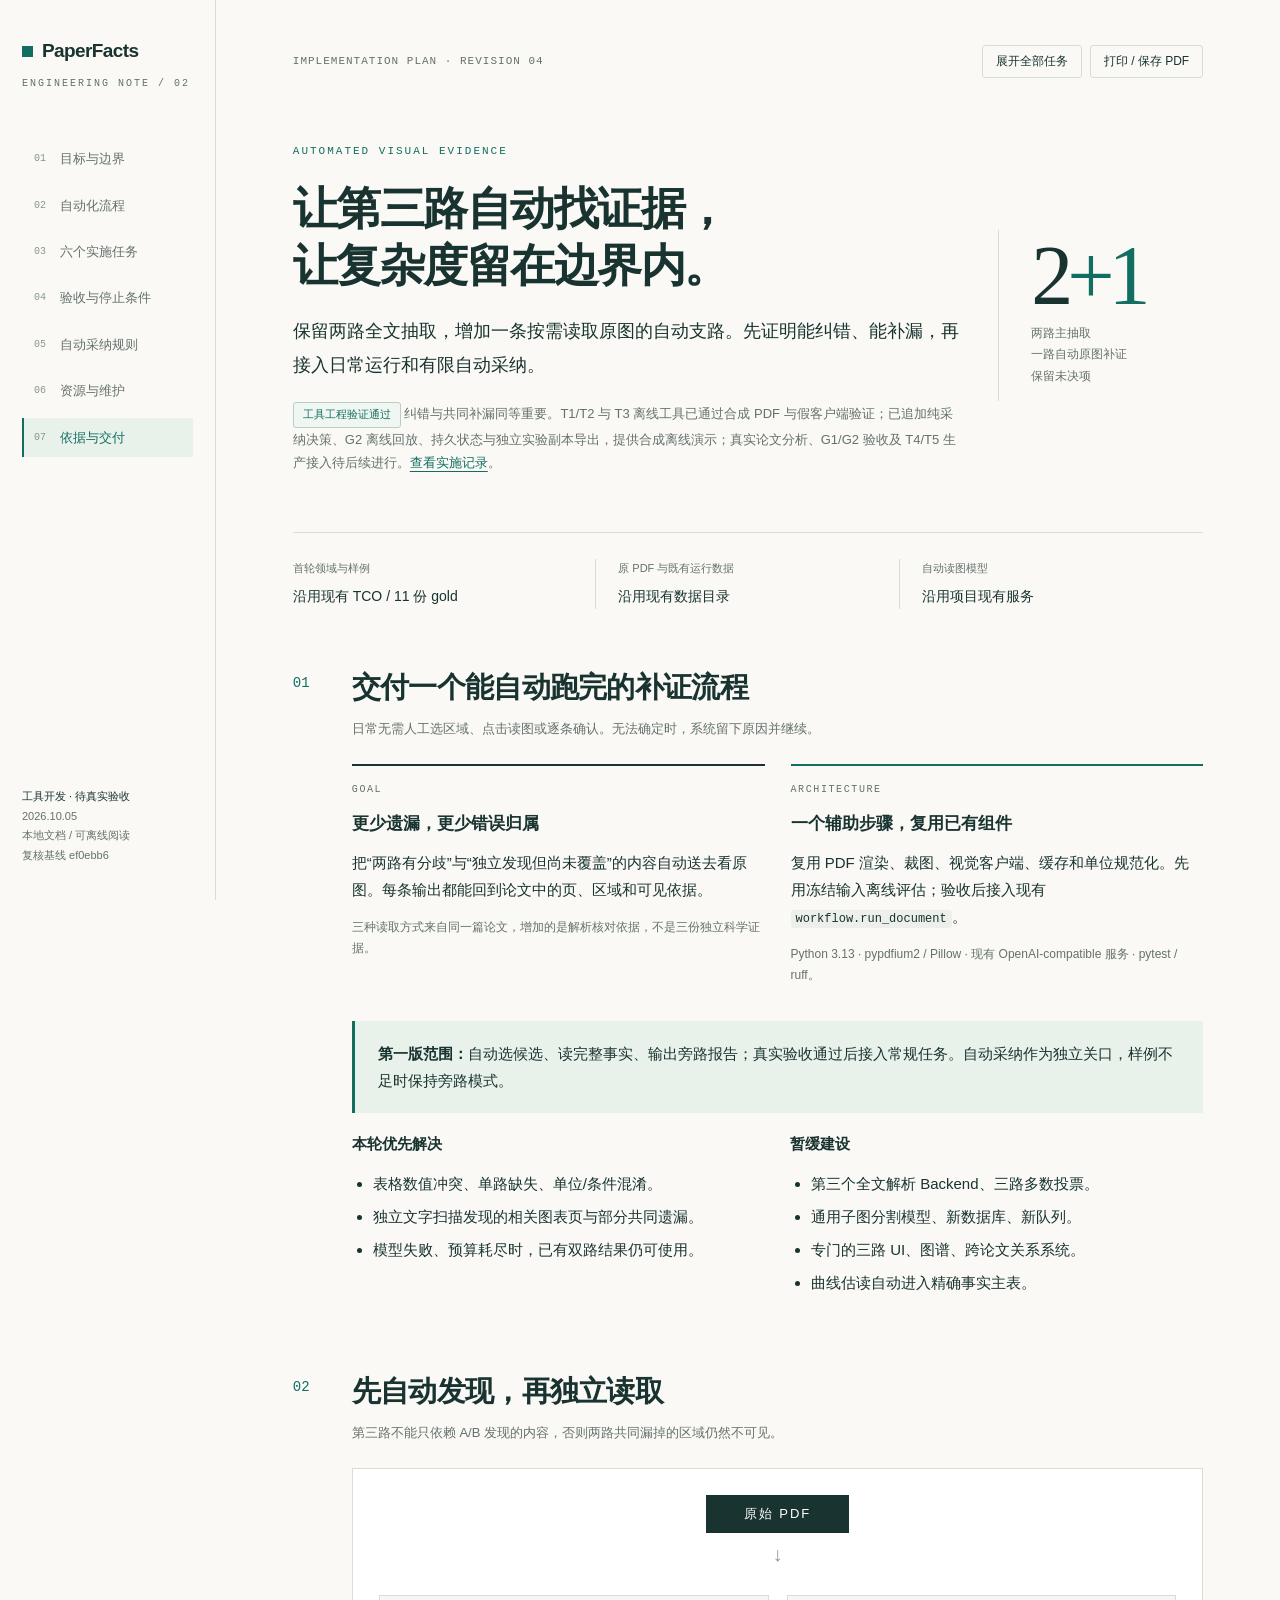
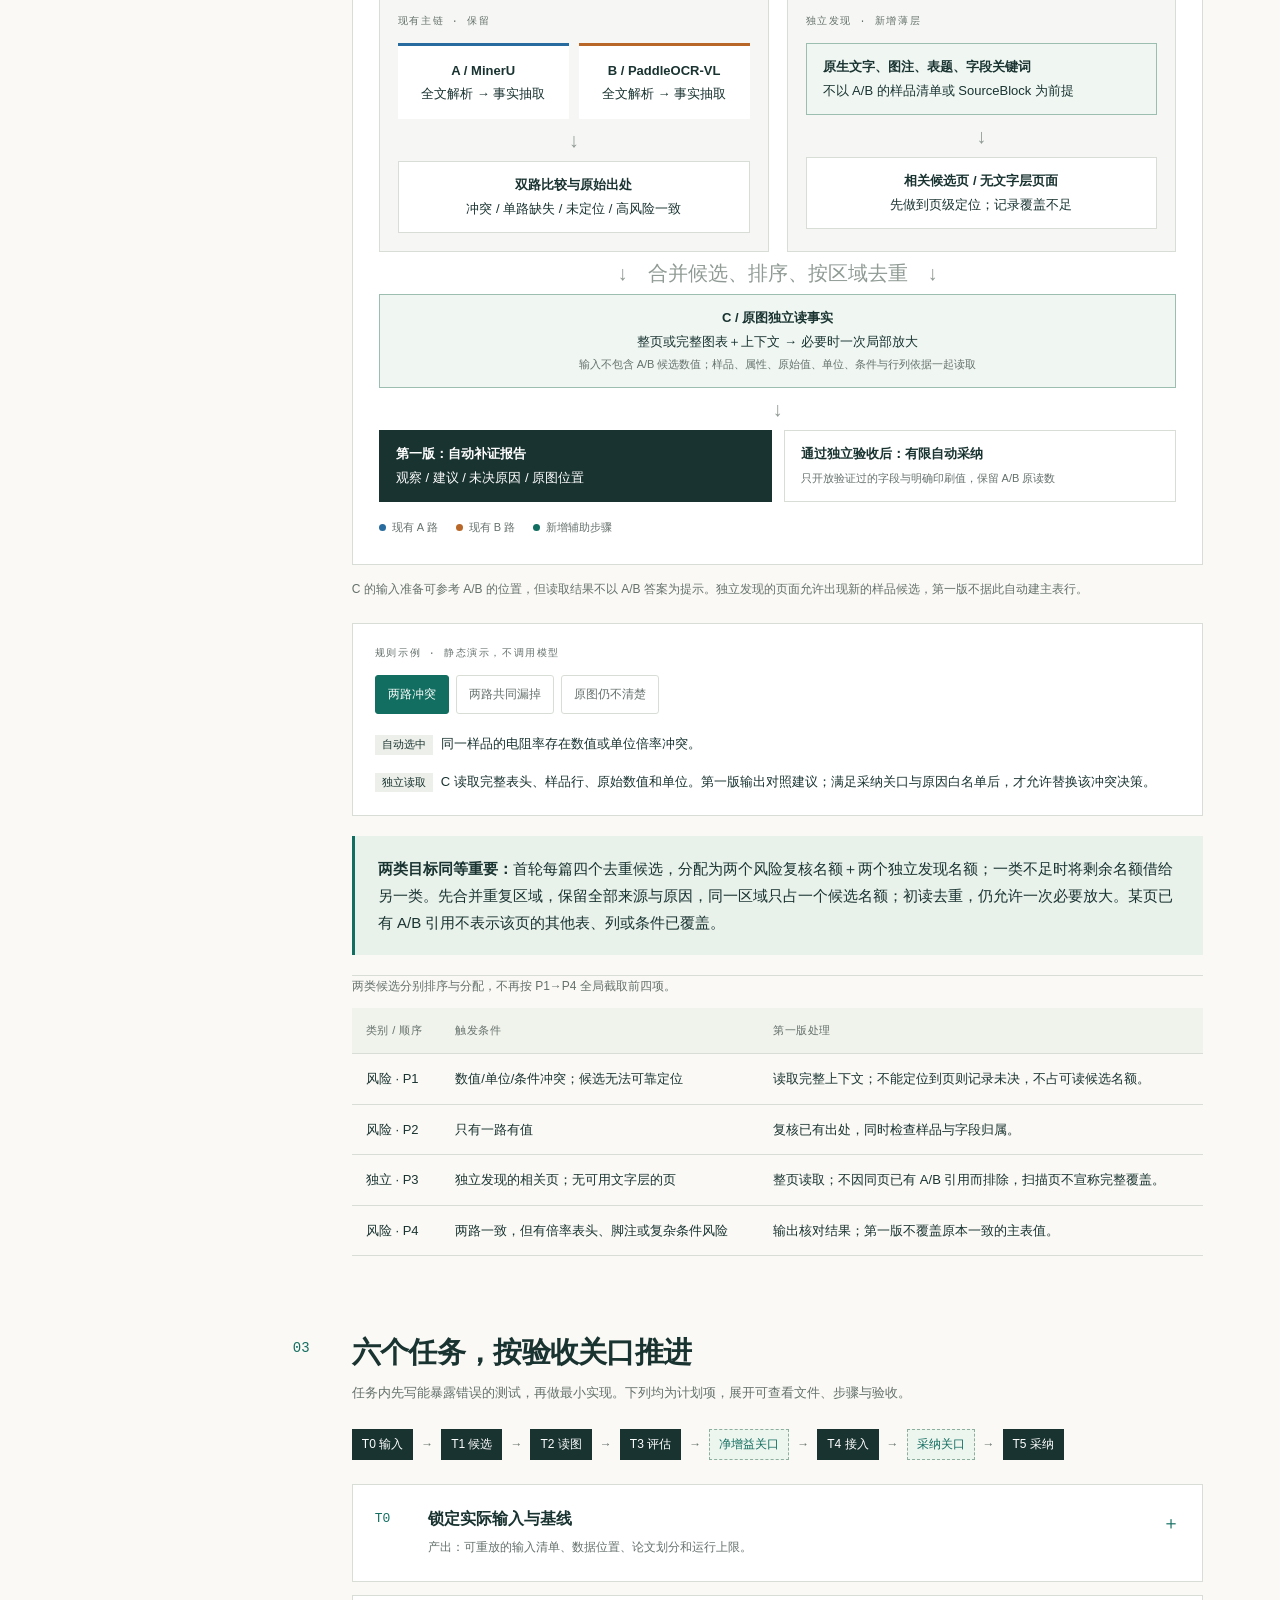
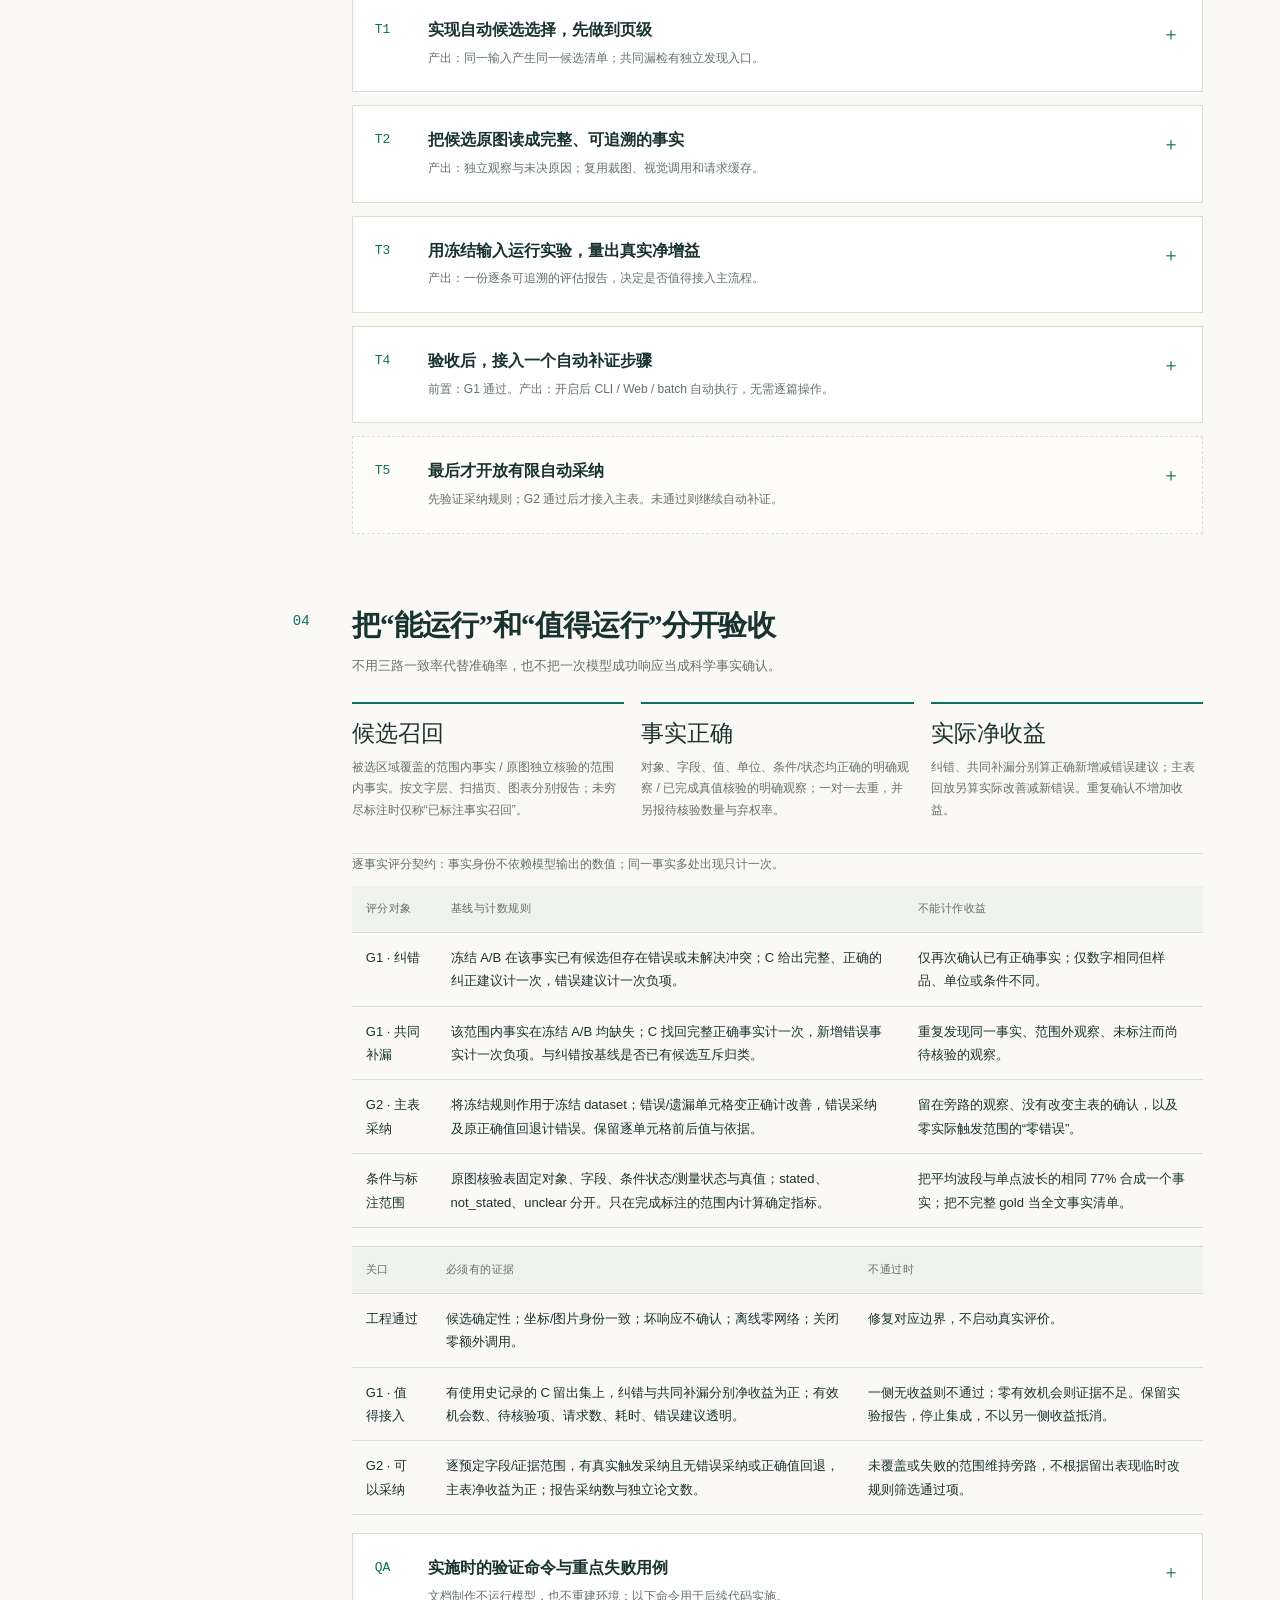
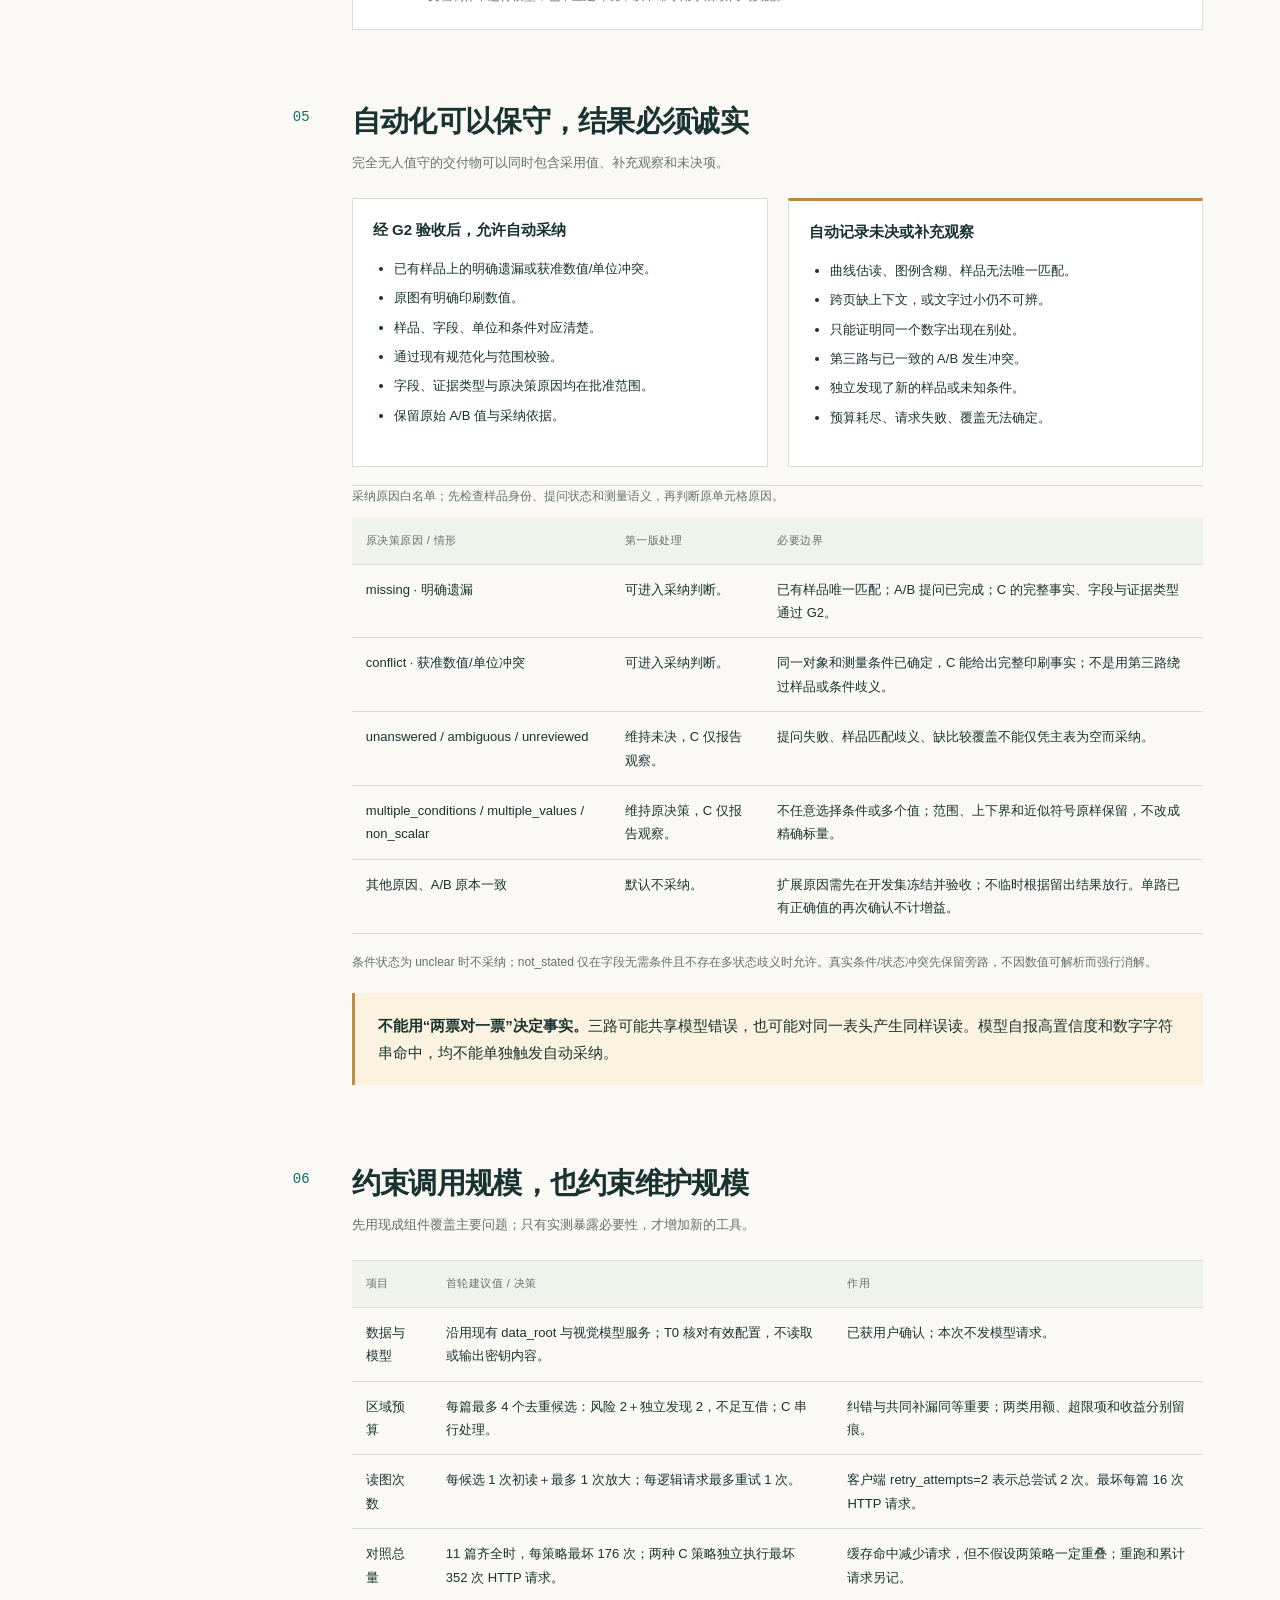
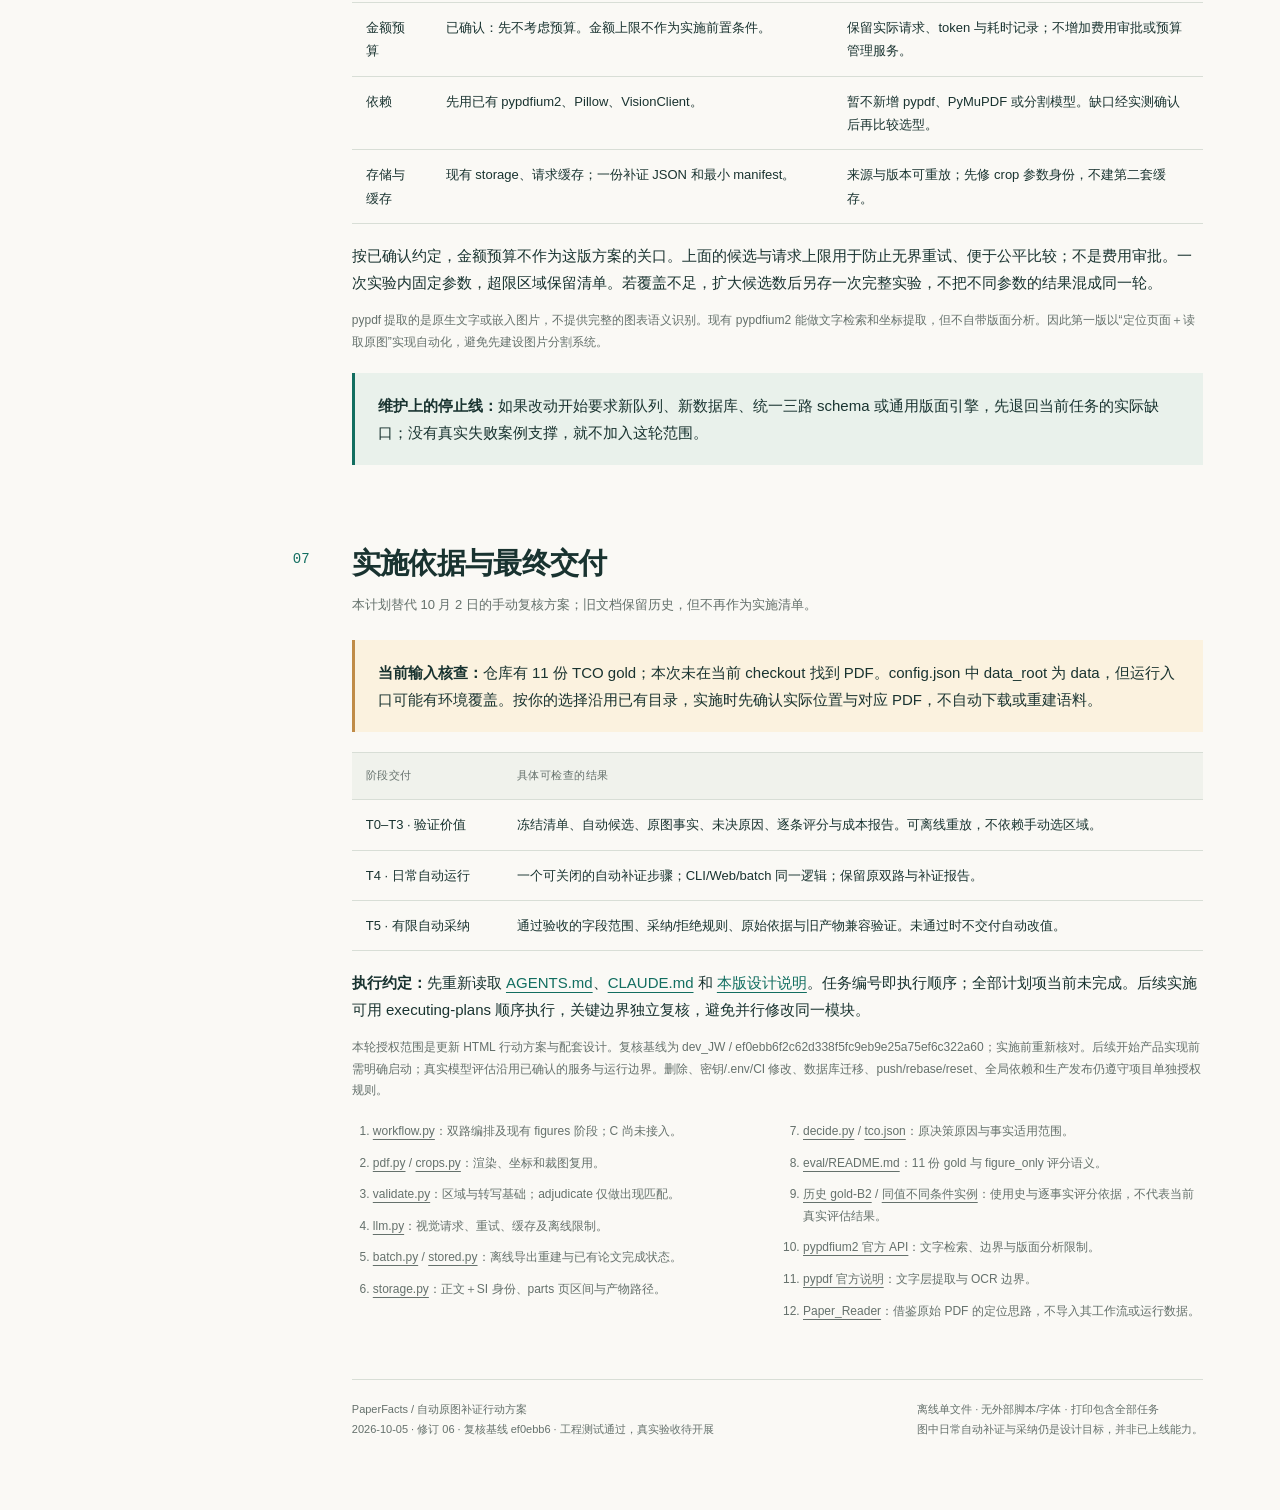
==== commit 79e029b9: "feat: add offline visual evidence and adoption experiments" ====
--- a/docs/superpowers/plans/2026-10-05-auto-visual-evidence.html
+++ b/docs/superpowers/plans/2026-10-05-auto-visual-evidence.html
@@ -53,16 +53,16 @@
     <a href="#resources"><span>06</span>资源与维护</a>
     <a href="#basis"><span>07</span>依据与交付</a>
   </nav>
-  <div class="rail-foot"><strong>方案 · 尚未实施</strong>2026.10.05<br>本地文档 / 可离线阅读<br>基线 e126e1d</div>
+  <div class="rail-foot"><strong>工具开发 · 待真实验收</strong>2026.10.05<br>本地文档 / 可离线阅读<br>复核基线 ef0ebb6</div>
 </aside>
 <main>
-  <div class="topline"><span>IMPLEMENTATION PLAN · REVISION 02</span><div class="top-actions"><button class="small-btn" id="expand-all" type="button" aria-controls="task0 task1 task2 task3 task4 task5 taskqa" aria-expanded="false">展开全部任务</button><button class="small-btn" id="print" type="button">打印 / 保存 PDF</button></div></div>
+  <div class="topline"><span>IMPLEMENTATION PLAN · REVISION 04</span><div class="top-actions"><button class="small-btn" id="expand-all" type="button" aria-controls="task0 task1 task2 task3 task4 task5 taskqa" aria-expanded="false">展开全部任务</button><button class="small-btn" id="print" type="button">打印 / 保存 PDF</button></div></div>
   <header class="hero">
     <div>
       <div class="eyebrow">AUTOMATED VISUAL EVIDENCE</div>
       <h1>让第三路自动找证据，<br>让复杂度留在边界内。</h1>
       <p class="lead">保留两路全文抽取，增加一条按需读取原图的自动支路。先证明能纠错、能补漏，再接入日常运行和有限自动采纳。</p>
-      <p class="sub"><span class="badge">方向已确认</span> 本文是可执行的行动方案。所有任务均未实施；本次仅制作文档，没有调用模型或改动产品代码。</p>
+      <p class="sub"><span class="badge">工具工程验证通过</span> 纠错与共同补漏同等重要。T1/T2 与 T3 离线工具已通过合成 PDF 与假客户端验证；已追加纯采纳决策、G2 离线回放、持久状态与独立实验副本导出，提供合成离线演示；真实论文分析、G1/G2 验收及 T4/T5 生产接入待后续进行。<a href="2026-10-05-auto-visual-evidence-progress.md">查看实施记录</a>。</p>
     </div>
     <div class="formula" aria-label="两路主抽取，加一路自动补证"><div class="big">2<em>+1</em></div><p>两路主抽取<br>一路自动原图补证<br>保留未决项</p></div>
   </header>
@@ -109,15 +109,16 @@
           <button id="tab-missing" role="tab" aria-selected="false" aria-controls="case-missing" tabindex="-1" type="button">两路共同漏掉</button>
           <button id="tab-unclear" role="tab" aria-selected="false" aria-controls="case-unclear" tabindex="-1" type="button">原图仍不清楚</button>
         </div>
-        <div class="scenario-panel" id="case-conflict" role="tabpanel" aria-labelledby="tab-conflict" tabindex="0"><p><span class="example-label">自动选中</span>同一样品的电阻率存在数值或单位倍率冲突。</p><p><span class="example-label">独立读取</span>C 读取完整表头、样品行、原始数值和单位。第一版输出对照建议；满足采纳关口后，才允许替换原本的冲突/空值决策。</p></div>
+        <div class="scenario-panel" id="case-conflict" role="tabpanel" aria-labelledby="tab-conflict" tabindex="0"><p><span class="example-label">自动选中</span>同一样品的电阻率存在数值或单位倍率冲突。</p><p><span class="example-label">独立读取</span>C 读取完整表头、样品行、原始数值和单位。第一版输出对照建议；满足采纳关口与原因白名单后，才允许替换该冲突决策。</p></div>
         <div class="scenario-panel" id="case-missing" role="tabpanel" aria-labelledby="tab-missing" tabindex="0" hidden><p><span class="example-label">独立发现</span>原 PDF 的 Table 标题或相关关键词指向一个未被 A/B 对应证据覆盖的页面。</p><p><span class="example-label">补充候选</span>C 在整页中寻找字段与样品，输出新增事实候选。新样品、纯曲线估读和覆盖不确定仍留在补证报告中。</p></div>
         <div class="scenario-panel" id="case-unclear" role="tabpanel" aria-labelledby="tab-unclear" tabindex="0" hidden><p><span class="example-label">有限重试</span>只有像素不足且能确定目标区域时，允许一次局部放大。</p><p><span class="example-label">自动结束</span>仍读不清、缺另一页表头或归属不唯一 → 输出未决原因。不会循环询问模型，也不会阻塞整篇完成。</p></div>
       </div>
-      <div class="table-wrap"><table><caption>候选选择的固定顺序；每条保留触发原因，避免黑箱打分。</caption><thead><tr><th>优先级</th><th>触发条件</th><th>第一版处理</th></tr></thead><tbody>
-        <tr><td>P1</td><td>数值/单位/条件冲突；候选无法可靠定位</td><td>读取完整上下文；不能定位到页则记录未决。</td></tr>
-        <tr><td>P2</td><td>只有一路有值</td><td>复核已有出处，同时检查样品与字段归属。</td></tr>
-        <tr><td>P3</td><td>独立发现的相关页；无可用文字层的页</td><td>整页读取，受同一预算限制；扫描页不宣称完整覆盖。</td></tr>
-        <tr><td>P4</td><td>两路一致，但有倍率表头、脚注或复杂条件风险</td><td>输出核对结果；第一版不覆盖原本一致的主表值。</td></tr>
+      <div class="callout"><strong>两类目标同等重要：</strong>首轮每篇四个去重候选，分配为两个风险复核名额＋两个独立发现名额；一类不足时将剩余名额借给另一类。先合并重复区域，保留全部来源与原因，同一区域只占一个候选名额；初读去重，仍允许一次必要放大。某页已有 A/B 引用不表示该页的其他表、列或条件已覆盖。</div>
+      <div class="table-wrap"><table><caption>两类候选分别排序与分配，不再按 P1→P4 全局截取前四项。</caption><thead><tr><th>类别 / 顺序</th><th>触发条件</th><th>第一版处理</th></tr></thead><tbody>
+        <tr><td>风险 · P1</td><td>数值/单位/条件冲突；候选无法可靠定位</td><td>读取完整上下文；不能定位到页则记录未决，不占可读候选名额。</td></tr>
+        <tr><td>风险 · P2</td><td>只有一路有值</td><td>复核已有出处，同时检查样品与字段归属。</td></tr>
+        <tr><td>独立 · P3</td><td>独立发现的相关页；无可用文字层的页</td><td>整页读取；不因同页已有 A/B 引用而排除，扫描页不宣称完整覆盖。</td></tr>
+        <tr><td>风险 · P4</td><td>两路一致，但有倍率表头、脚注或复杂条件风险</td><td>输出核对结果；第一版不覆盖原本一致的主表值。</td></tr>
       </tbody></table></div>
     </div>
   </section>
@@ -132,26 +133,27 @@
           <div class="file-line">修改：<code>eval/README.md</code>；复用：<code>storage.py</code>、<code>eval/gold/*.json</code>、<code>profiles/tco.json</code>。运行产物仅写忽略目录。</div>
           <ul class="checks">
             <li>核对 HEAD、工作区、有效 data_root 和现有服务配置；不把密钥或完整私有配置写入报告。用户已确认沿用现有目录与服务。</li>
-            <li>匹配 11 份 gold 对应 PDF 的 SHA；记录缺失、版本不同、无 A/B 缓存的项。不得为了实验入口可跑而隐式重跑全链。</li>
-            <li>固定 A/B artifacts、facts、comparison 的明确路径和内容摘要，记录 profile、代码、gold 版本；不依赖“最新文件”选择。</li>
-            <li>11 篇齐全时按 doc_id 排序，前 6 篇用于开发、后 5 篇留出；不足时先记录可用数量和缺项，在调 prompt 前冻结整篇划分。留出集不反复调参。</li>
+            <li>匹配 11 份 gold 对应 PDF 的 SHA；记录缺失、版本不同、无 A/B 缓存的项。manifest 分列现有 document_id / 文档身份 SHA、实际读取 PDF 的字节 SHA，以及已有 parts 的摘要与页区间；正文＋SI 的身份不必等于合并文件 SHA。通过现有 storage 解析文档，裁图沿用其目录，不按文件新摘要另建文档。不得隐式重跑全链。</li>
+            <li>固定 A/B artifacts、facts、comparison 和最终 dataset 的明确路径与内容摘要，记录 profile、代码、gold 版本；G1 对照冻结 A/B 完整事实，G2 对照冻结主表，不依赖“最新文件”选择。</li>
+            <li>逐篇记录历史评估、prompt 调整和 C 规则设计的使用史。11 篇齐全时“按 doc_id 排序前 6 / 后 5”仅作初始划分；在调 C 的 prompt 前依据使用史与案例覆盖冻结整篇划分。只有未参与 C 规则设计的论文才可作为 C 留出，不称为整个系统未见论文；不足时记录缺项，不反复调留出。</li>
+            <li>冻结评估页面与事实范围；对原图登记范围内的明确印刷事实、条件/状态和排除理由，不能只给旧 gold 补标签。逐拟采纳字段与证据类型统计有效纠错、共同补漏机会及独立论文数；未覆盖类别和零机会范围单列，不能以论文总数或正确单元格总数代替。</li>
             <li>先在 eval 文档规定 <code>output/visual-evidence/YYYY-MM-DD-run-id/</code> 的用途与生命周期，再由 storage 定义路径。只存运行报告、私有裁图与响应引用，不清理历史。</li>
             <li>固定候选与重试上限，记录实际请求与 token；用户确认暂不考虑金额预算。数据不齐可继续合成测试，真实评估停在输入关口。</li>
           </ul>
-          <div class="accept"><strong>完成条件</strong>每个待评估文档都有可验证的原 PDF、冻结 A/B 输入和 gold 版本；缺项明确列出。不存在“gold 有文件，所以真实评估已经就绪”的推断。</div>
+          <div class="accept"><strong>完成条件</strong>待评估文档的原 PDF、身份、冻结 A/B 与主表、gold 版本、使用史、划分及有效机会数均可核验；缺项明确列出。某范围缺少有效留出机会时限制该范围的真实验收，不阻塞已有输入的开发和回归。</div>
         </div>
       </details>
       <details class="task" id="task1">
         <summary><span class="task-no">T1</span><div><div class="task-title">实现自动候选选择，先做到页级</div><div class="task-sub">产出：同一输入产生同一候选清单；共同漏检有独立发现入口。</div></div></summary>
         <div class="task-body">
-          <div class="file-line">修改：<code>src/paperfacts/pdf.py</code>；新增：<code>src/paperfacts/visual_evidence.py</code>；测试：<code>tests/test_pdf.py</code>、<code>tests/test_visual_evidence.py</code>。</div>
+          <div class="file-line">修改：<code>src/paperfacts/pdf.py</code>；新增：<code>src/paperfacts/visual_candidates.py</code>；测试：<code>tests/test_pdf.py</code>、<code>tests/test_visual_candidates.py</code>。候选与读图各用一个扁平模块，不新增框架。</div>
           <h4>接口边界（拟新增）</h4>
           <p><code>read_native_pages(pdf_path) → NativePage[]</code> 只返回文字层与可定位的文字坐标；<code>select_candidates(pages, artifacts, lanes, comparison, profile, limit) → CandidateSelection</code> 返回候选、跳过项与覆盖说明。</p>
           <ul class="checks">
-            <li>先测：A/B 为空但 PDF 存在相关表题仍产生候选；两路一致的复杂单位表仍可触发；同页重叠区域合并。</li>
+            <li>先测：A/B 为空但 PDF 存在相关表题仍产生候选；同页已引用一张表但另一表未覆盖仍进入独立候选；风险项超过四个时独立发现仍保留两个名额；两类重复区域初读去重且不占双份名额；一类不足可借额；两路一致的复杂单位表仍可触发。</li>
             <li>所有 PDFium 调用进入 pdf.py 的现有进程锁。页码统一 0-based，坐标统一 NormalizedBBox；旋转页/非零 CropBox 要验证定位。</li>
-            <li>按上一节 P1–P4 固定排序，同级按页号与坐标排序。候选保存页/框、原因、字段以及可选的样品上下文。</li>
-            <li>独立候选默认整页，不依据图注位置猜完整图边界；A/B 候选有完整区域时才裁图。同一整页已入选时合并内部小框的触发原因。</li>
+            <li>风险类内部按 P1→P2→P4 排序，独立发现为 P3；同级按页号与坐标排序。先按区域去重，再从风险/独立列表交替取尚未入选项，首轮各分配两个名额；同一区域保留双来源但只计一次，名额记在选中它的类别。某类不足才借额。其他 limit 按风险 floor(limit/2)、独立剩余名额分配，实验内固定。候选保存页/框、全部原因、字段及可选样品上下文。</li>
+            <li>独立候选默认整页，不依据图注位置猜完整图边界；A/B 候选有完整区域时才裁图。同一整页已入选时合并内部小框的触发原因并保留原框供必要放大；几何覆盖不等于缩图后仍可读，读不清时沿用 T2 的一次放大或未决结果。</li>
             <li>使用 profile 现有关键词；通用 Figure/Table 标记可做轻量规则。语义表格检测和子图切分暂不进入第一版。</li>
             <li>无文字层、预算截断、无出处页分别保留原因；“无候选”不能直接显示为“全文无遗漏”。</li>
           </ul>
@@ -166,8 +168,10 @@
           <p><code>read_candidate(candidate, document, profile, crop_store, client) → EvidenceResult</code>。结果含完整原始观察、<code>outcome</code>、<code>reason</code> 和程序绑定的出处。一个区域可返回多条事实；不增加第三种 Backend。</p>
           <ul class="checks">
             <li>先测提示词不含 A/B 候选答案；针对独立发现不限制为旧样品清单。用“同数字在另一行”“倍率单位”“脚注条件”验证归属不能由数字命中替代。</li>
-            <li>模型读取样品原名、字段、value_raw、unit_raw、condition 和可见行头/列头/图例文字。单位换算交给现有 UnitRegistry；模型不直接输出规范化后的答案。</li>
-            <li>页码、bbox、PDF SHA、实际 PNG SHA 由程序绑定。模型给出的行列说明属于待核实观察，不视为独立确定性证明。</li>
+            <li>C 的提示词继承 profile 的 sample_definition、field_scope、论文级/样品级规则及已确定的 article_type 提示；区分本文研究对象、购买基底、其他器件层和引用文献结果。读取原图的独立性不等于放弃同一领域定义。</li>
+            <li>观察记录 scope（paper/sample）、entity、样品原名、字段、value_raw、unit_raw、condition、condition_status（stated / not_stated / unclear），以及可见行头/列头/图例文字。保留范围、上下界、近似符号，不转成精确标量；单位换算交给现有 UnitRegistry。</li>
+            <li>样品原名到已有行的匹配复用 entity＋sample_key 的唯一匹配及既有 A/B 行映射；无唯一匹配则留作未归属观察，不通过模糊名称相似度或数值接近认领。论文级事实不挂到样品上。先测其他器件层、文献引用、同名跨实体、条件未注明与无法判断的区分。</li>
+            <li>document_id、实际 PDF 字节 SHA、页码、bbox、实际 PNG SHA 与已有 parts 页区间由程序绑定，身份规则见 T0。模型给出的行列说明属于待核实观察，不视为独立确定性证明。</li>
             <li>复用 CropStore 前将 max_pixels 纳入裁图身份；旧裁图不删除、不误复用。不同参数、旋转页与多页引用分别测试。</li>
             <li>严格解析 JSON 和字段类型。坏 JSON、截断、缺图、网络失败进入未决/错误；不使用 parse_reading 的自由文本兜底确认事实，也不直接用 adjudicate 采纳。</li>
             <li>初次图像太小且能确定局部区域时最多放大一次；跨页缺上下文先弃权，不只检查第一页就确认整条事实。</li>
@@ -179,47 +183,51 @@
       <details class="task" id="task3">
         <summary><span class="task-no">T3</span><div><div class="task-title">用冻结输入运行实验，量出真实净增益</div><div class="task-sub">产出：一份逐条可追溯的评估报告，决定是否值得接入主流程。</div></div></summary>
         <div class="task-body">
-          <div class="file-line">新增：<code>eval/visual_evidence.py</code>（入口与旁路评分）；修改：<code>eval/README.md</code>；测试：<code>tests/test_visual_evidence_eval.py</code>。不改变 <code>eval/score.py</code> 的旧口径。</div>
+          <div class="file-line">新增：<code>eval/visual_evidence.py</code>（冻结与回放）、<code>eval/visual_evidence_score.py</code>（人工核验范围内逐事实评分）；修改：<code>eval/README.md</code>；测试：<code>tests/test_visual_evidence_eval.py</code>、<code>tests/test_visual_evidence_score.py</code>。不改变 <code>eval/score.py</code> 的旧口径。</div>
           <ul class="checks">
             <li>先测缺 A/B 输入立即报缺项、不启动解析器；一次读图失败不影响已完成记录；重复运行用缓存，离线模式网络请求为零。</li>
             <li>入口读取 T0 清单，调用 T1/T2，按既定命名保存候选、观察、摘要与 manifest；不调用 run_document。</li>
-            <li>既有 gold 复用数值答案。区域覆盖、单位/条件与归属标签不足的部分，由开发验收人员对照原 PDF 补核验，冻结后评分；模型不能给自己生成真值。</li>
+            <li>既有 gold 复用已核验答案，但不假定它穷尽原图事实。开发验收人员按 T0 的页面/事实范围独立登记所有范围内事实、条件/状态及排除项，冻结后评分；未标注观察列“待核验”，既不直接算 extra，也不算收益。只做部分标注时，指标命名为“已标注事实召回”；模型不能生成自己的真值。</li>
             <li>包含冲突、共同漏检、共同错误、正确对照与不可判定案例。某类在真实样本中缺失，标“未覆盖”，不以合成案例冒充真实覆盖。</li>
-            <li>对照三种情况：原 A/B 基线、只复核 A/B 风险、加入独立发现。冻结相同候选/请求预算，分别报告因预算跳过的页；两种 C 策略分别计数，并报告累计请求。</li>
+            <li>对照三种情况：冻结 A/B 基线、四个名额只复核 A/B 风险、按两个风险＋两个独立发现分配的完整策略。冻结相同候选/请求上限，分别报告跳过页、两类实际用额与各自收益；两种 C 策略分别计数，并报告累计请求。</li>
             <li>在开发集同时冻结候选规则、prompt，以及拟采纳的字段、证据类型与规则；再一次性使用留出集评分 G1，并保存离线采纳回放供 G2。根据留出错误调参后，原留出结果降为开发证据，需新的未见论文再验收。</li>
-            <li>分别统计候选召回、完整元组正确率、纠错、误改、找回遗漏、弃权、调用与耗时；缺失条件的“数字正确”不计完整事实正确。</li>
+            <li>按文档＋scope/entity/对象＋字段＋条件状态/测量状态建立人工核验的事实标识，一对一匹配、重复观察只计一次，不能用被评估的数值反过来决定样品归属。先测同样的 77% 分别对应平均波段与单点波长、同事实多处引用、错误样品与未标注事实。</li>
+            <li>G1 分别计算纠错与共同补漏净收益，按下节评分契约归类，不把重复确认算新增。G2 将冻结规则回放到冻结主表，统计真正改变的单元格、错误采纳与正确值回退；两者不能共用一个“增益”总数。分别报告候选召回、完整元组正确率、弃权、实际触发/采纳数、独立论文数、调用与耗时。</li>
             <li>现有 figure_only 在旧评分中属于软匹配，另报明确印刷值与曲线估读结果。禁止把旁路补证数量当成主表召回率提升。</li>
           </ul>
-          <div class="accept"><strong>完成条件 · 关口 G1</strong>留出集的旁路建议有可核验的纠错或补漏净收益，错误建议与资源开销单独公开；这不表示主表已经提升。没有收益就停在实验，不继续建设集成。证据不足则补齐输入或继续保持实验状态。</div>
+          <div class="accept"><strong>完成条件 · 关口 G1</strong>在有效 C 留出集上，纠错与共同补漏两个目标分别有正净收益，错误建议与资源开销公开；一侧收益不能抵消另一侧无收益或负收益。这不表示主表已经提升。零有效机会属于证据不足，不算通过；未通过则保留实验结果，不进入 T4。</div>
         </div>
       </details>
       <details class="task" id="task4">
         <summary><span class="task-no">T4</span><div><div class="task-title">验收后，接入一个自动补证步骤</div><div class="task-sub">前置：G1 通过。产出：开启后 CLI / Web / batch 自动执行，无需逐篇操作。</div></div></summary>
         <div class="task-body">
-          <div class="file-line">修改：<code>workflow.py</code>、<code>config.py</code>、<code>config.json</code>、<code>storage.py</code>、<code>keys.py</code>、<code>README.md</code>、<code>CLAUDE.md</code>；测试：现有 workflow/config 测试。<code>web/</code> 仅在既有阶段摘要不能承载结果时作最小适配。</div>
-          <ul class="checks">
-            <li>先测新开关关闭、仅旧 vlm.enabled/fill_blanks 为 true 时新增调用为零；开启后普通运行自动进入 C，纯查看/导出不发请求。</li>
+          <div class="file-line">修改：<code>workflow.py</code>、<code>stored.py</code>、<code>config.py</code>、<code>config.json</code>、<code>storage.py</code>、<code>keys.py</code>、<code>README.md</code>、<code>CLAUDE.md</code>；同步 <code>web/</code> 的批量提交判定与阶段展示。测试：现有 workflow/config/stored 与 Web 回归。</div>
+          <ul class="checks">
+            <li>先测新开关关闭、仅旧 vlm.enabled/fill_blanks 为 true 时新增调用为零；开启后普通运行自动进入 C；已有 A/B 已完成但缺失或过期 C 的论文可由批量任务补跑，A/B 命中缓存；纯查看/导出不发请求。</li>
             <li>拟增 <code>visual_evidence.enabled=false</code>、<code>visual_evidence.max_regions=4</code>，依 CLAUDE 同步 Settings、环境覆盖和文档。它表达自动补证；旧 vlm 开关不被偷偷赋予新含义。</li>
             <li>在现有 compare 后、export 前顺序调用同一补证函数，C 串行复用全局限流。CLI/Web/batch 仍共享 run_document，不增第二套作业逻辑。</li>
-            <li>按 storage 统一保存旁路 JSON，记录 A/B 输入摘要、profile、prompt、模型与图像身份；报告失效规则通过 keys 管理，不另建缓存系统。</li>
+            <li>按 storage 统一保存旁路 JSON，记录 A/B 输入摘要、profile、prompt、模型与图像身份；报告失效规则通过 keys 管理，不另建缓存系统。同步 stored_stages 与批量提交判定：A/B 是否可用、当前 C 是否需要执行分别判断，不能因为旧 dataset 存在就跳过首次补证。</li>
+            <li>报告持久记录完整、部分、失败及原因，重启后仍能读取。相同输入/策略指纹下的部分或失败不在每次“处理全部”时自动反复请求；显式重试或输入/策略变化才重新执行，预算超限仍列为未覆盖。保留已有结果，复用现有 job 与请求缓存；显式重试坏响应时使用既有 refresh 语义，不误命中原坏响应。</li>
             <li>C 超时、坏响应、超限或缺 PDF 时输出部分结果/原因，A/B 和原有导出照常完成。取消遵循现有任务取消，不无限重试。</li>
             <li>优先让既有阶段摘要显示报告位置、已处理/未处理数；暂不新增专门操作页或 Excel 工作表。真实用户确有查看障碍后再扩展示。</li>
           </ul>
-          <div class="accept"><strong>完成条件</strong>开关关闭时现有行为保持；打开后无人值守完成、失败隔离、来源可查。全量项目检查通过；若改到 Web 路由、轮询或布局，必须跑既有浏览器回归。</div>
+          <div class="accept"><strong>完成条件</strong>开关关闭时现有行为保持；打开后新旧论文均按当前 C 状态执行，失败隔离、来源可查，重启保留阶段结果，重复批量操作不会循环重试。全量项目检查与本任务涉及的既有浏览器回归通过。</div>
         </div>
       </details>
       <details class="task conditional" id="task5">
         <summary><span class="task-no">T5</span><div><div class="task-title">最后才开放有限自动采纳</div><div class="task-sub">先验证采纳规则；G2 通过后才接入主表。未通过则继续自动补证。</div></div></summary>
         <div class="task-body">
-          <div class="file-line">拟修改：<code>decide.py</code>、<code>workflow.py</code>、<code>keys.py</code> 及必要的 <code>records.py</code> / <code>dataset.py</code> 输出结构；同步单元、旧产物兼容与导出测试。具体差异在 G2 前结合实测结果复核。</div>
+          <p class="small">工具增量：<code>visual_adoption.py</code> 与 <code>eval/visual_adoption.py</code> 已实现旁路纯决策与离线回放；输出对照审计及独立实验 JSON/Excel 副本，不改生产主表。无需数据/API 的合成验证不替代 G2 真实验收。</p>
+          <div class="file-line">后续生产接入拟修改：<code>decide.py</code>、<code>workflow.py</code>、<code>batch.py</code>、<code>keys.py</code> 及必要的 <code>records.py</code> / <code>dataset.py</code> 输出结构；同步单元、旧产物兼容与离线导出测试。具体差异在 G2 前结合实测结果复核。</div>
           <ul class="checks">
             <li>先复核 T3 在开发集冻结的采纳范围、规则及独立留出回放。逐字段、逐证据类型验收，不根据留出表现临时挑选通过项；规则若未预先冻结或发生改变，需新的未见论文验证，否则维持旁路。</li>
-            <li>第一版只处理已有样品上的冲突/空值，且必须是明确印刷数值、唯一归属、单位与条件可解析、实际原图可定位、规范化与范围校验通过。</li>
+            <li>第一版按下节原因白名单处理已有样品的明确遗漏或获准数值/单位冲突，不以单元格为空作为统一入口。必须是明确印刷数值、唯一归属、单位与条件可解析、原图可定位、规范化与范围校验通过；condition_status 为 unclear 不采纳，not_stated 仅在该字段无需条件且不产生多状态歧义时允许。</li>
             <li>两路原本一致的值、新样品建行、曲线估读、跨页缺上下文、歧义归属暂不自动改动。它们继续进入报告，运行不中断。</li>
             <li>不改写 LaneExtraction，不改变双路 compare 含义；在最终决策中显式记录 adopted_from_visual、原读数与依据。同步派生数据指纹，避免旧结果误复用。</li>
+            <li>run_document 与 batch.export_document 共用同一纯采纳决策函数；离线导出只读与当前 A/B、profile、采纳规则及图像身份匹配的 C 报告，不调用模型。过期/缺失报告不采纳并说明原因。先测运行→离线导出→重读的数值、来源、拒绝原因一致；旧报告失效后不留下过期采纳。</li>
             <li>采纳默认关闭；只有批准范围通过 G2 才启用。新增设置遵循现有配置约定，旧产物无 C 信息仍能读取。</li>
           </ul>
-          <div class="accept"><strong>完成条件 · 关口 G2</strong>批准范围的留出样例无错误采纳、无正确值回退，且纠错/补漏净收益为正。必须报告样本量和未覆盖情况；小样本零错误只支持当前范围试用，不宣称通用可靠。失败则保留 T4 旁路能力。</div>
+          <div class="accept"><strong>完成条件 · 关口 G2</strong>预先冻结的字段/证据范围内，真实触发并采纳的留出案例无错误采纳、无正确值回退，主表净收益为正。逐范围报告有效机会数、采纳数、独立论文数及未覆盖项；零触发不能通过。小样本零错误只支持该范围试用；无足够证据的范围继续旁路，失败不撤销 T4 能力。</div>
         </div>
       </details>
     </div>
@@ -228,11 +236,17 @@
   <section id="acceptance">
     <div class="section-head"><div class="index">04</div><div><h2>把“能运行”和“值得运行”分开验收</h2><p>不用三路一致率代替准确率，也不把一次模型成功响应当成科学事实确认。</p></div></div>
     <div class="section-body">
-      <div class="metric-grid"><div class="metric"><b>候选召回</b><p>已定位的 gold 相关区域 / 经原图核验的相关区域。按文字层、扫描页、图表分别报告。</p></div><div class="metric"><b>事实正确</b><p>样品、字段、值、单位、条件均正确的观察 / 所有作出明确判断的观察；同时报弃权率。</p></div><div class="metric"><b>实际净收益</b><p>纠正原错和找回遗漏的数量，减去新引入错误。错误建议和错误采纳分别统计。</p></div></div>
+      <div class="metric-grid"><div class="metric"><b>候选召回</b><p>被选区域覆盖的范围内事实 / 原图独立核验的范围内事实。按文字层、扫描页、图表分别报告；未穷尽标注时仅称“已标注事实召回”。</p></div><div class="metric"><b>事实正确</b><p>对象、字段、值、单位、条件/状态均正确的明确观察 / 已完成真值核验的明确观察；一对一去重，并另报待核验数量与弃权率。</p></div><div class="metric"><b>实际净收益</b><p>纠错、共同补漏分别算正确新增减错误建议；主表回放另算实际改善减新错误。重复确认不增加收益。</p></div></div>
+      <div class="table-wrap"><table><caption>逐事实评分契约：事实身份不依赖模型输出的数值；同一事实多处出现只计一次。</caption><thead><tr><th>评分对象</th><th>基线与计数规则</th><th>不能计作收益</th></tr></thead><tbody>
+        <tr><td>G1 · 纠错</td><td>冻结 A/B 在该事实已有候选但存在错误或未解决冲突；C 给出完整、正确的纠正建议计一次，错误建议计一次负项。</td><td>仅再次确认已有正确事实；仅数字相同但样品、单位或条件不同。</td></tr>
+        <tr><td>G1 · 共同补漏</td><td>该范围内事实在冻结 A/B 均缺失；C 找回完整正确事实计一次，新增错误事实计一次负项。与纠错按基线是否已有候选互斥归类。</td><td>重复发现同一事实、范围外观察、未标注而尚待核验的观察。</td></tr>
+        <tr><td>G2 · 主表采纳</td><td>将冻结规则作用于冻结 dataset；错误/遗漏单元格变正确计改善，错误采纳及原正确值回退计错误。保留逐单元格前后值与依据。</td><td>留在旁路的观察、没有改变主表的确认，以及零实际触发范围的“零错误”。</td></tr>
+        <tr><td>条件与标注范围</td><td>原图核验表固定对象、字段、条件状态/测量状态与真值；stated、not_stated、unclear 分开。只在完成标注的范围内计算确定指标。</td><td>把平均波段与单点波长的相同 77% 合成一个事实；把不完整 gold 当全文事实清单。</td></tr>
+      </tbody></table></div>
       <div class="table-wrap"><table><thead><tr><th>关口</th><th>必须有的证据</th><th>不通过时</th></tr></thead><tbody>
         <tr><td>工程通过</td><td>候选确定性；坐标/图片身份一致；坏响应不确认；离线零网络；关闭零额外调用。</td><td>修复对应边界，不启动真实评价。</td></tr>
-        <tr><td>G1 · 值得接入</td><td>按整篇留出的真实样例出现净增益；共同遗漏单独评分；请求数、耗时、错误建议透明。</td><td>保留实验报告，停止集成投入；不得把无收益改写成“已成功验证”。</td></tr>
-        <tr><td>G2 · 可以采纳</td><td>批准字段/证据范围内，留出集无错误采纳或正确值回退，且有净收益；明确有效样本数。</td><td>维持自动旁路模式，主表继续使用既有决策。</td></tr>
+        <tr><td>G1 · 值得接入</td><td>有使用史记录的 C 留出集上，纠错与共同补漏分别净收益为正；有效机会数、待核验项、请求数、耗时、错误建议透明。</td><td>一侧无收益则不通过；零有效机会则证据不足。保留实验报告，停止集成，不以另一侧收益抵消。</td></tr>
+        <tr><td>G2 · 可以采纳</td><td>逐预定字段/证据范围，有真实触发采纳且无错误采纳或正确值回退，主表净收益为正；报告采纳数与独立论文数。</td><td>未覆盖或失败的范围维持旁路，不根据留出表现临时改规则筛选通过项。</td></tr>
       </tbody></table></div>
       <details class="task" id="taskqa">
         <summary><span class="task-no">QA</span><div><div class="task-title">实施时的验证命令与重点失败用例</div><div class="task-sub">文档制作不运行模型，也不重建环境；以下命令用于后续代码实施。</div></div></summary>
@@ -241,12 +255,13 @@
           <pre><code>uv run pytest
 uv run ruff check src tests runners
 uv run ruff format --check src tests runners
-uv run ruff check eval/visual_evidence.py
-uv run ruff format --check eval/visual_evidence.py</code></pre>
+uv run ruff check eval/visual_evidence.py eval/visual_evidence_score.py
+uv run ruff format --check eval/visual_evidence.py eval/visual_evidence_score.py</code></pre>
           <p>仅在改动相关 Web 行为时追加：</p>
           <pre><code>PYTHONPATH=src uv run --with playwright python tests/e2e/web_races.py</code></pre>
-          <p><strong>评审重点：</strong>重复数字落在另一行；×10ⁿ 表头或脚注改变单位/条件；两路都没有但原图存在；缺跨页表头；同框改 max_pixels；坏 JSON/截断/超时；旧配置隐式触发；同名样品跨实体；正确基线被误改。</p>
-          <p class="small">真实评估命令在 T3 随入口一并实现和记录，不在本计划中伪装成已存在的 CLI。单元测试全部通过仍不能代替真实 PDF 验收。</p>
+          <p><strong>评审重点：</strong>重复数字落在另一行或另一测量条件；×10ⁿ 表头/脚注；同页已有引用仍共同漏检；风险候选挤占独立名额；缺跨页表头；整页合并后小字不可读；同框改 max_pixels；坏 JSON/截断/超时；旧配置隐式触发；其他器件层/文献引用与同名跨实体；未标注观察误计收益；零采纳误过关。</p>
+          <p><strong>生命周期回归：</strong>旧 A/B 已完成论文首次补跑 C；失败/部分状态跨重启保留且不循环请求；运行与零网络导出结果一致；C 过期后不残留采纳；正文＋SI 不因重新计算文件 SHA 新建文档；歧义、提问失败和非标量空值不被填入精确数值。</p>
+          <p class="small">工具命令与输入格式见 <a href="../../../eval/README.md">eval/README.md</a>，默认离线回放；真实调用需显式启用。单元测试全部通过仍不能代替真实 PDF 验收。</p>
         </div>
       </details>
     </div>
@@ -256,9 +271,17 @@
     <div class="section-head"><div class="index">05</div><div><h2>自动化可以保守，结果必须诚实</h2><p>完全无人值守的交付物可以同时包含采用值、补充观察和未决项。</p></div></div>
     <div class="section-body">
       <div class="decision-rule">
-        <article><h3>经 G2 验收后，允许自动采纳</h3><ul><li>已有样品上的空值或冲突。</li><li>原图有明确印刷数值。</li><li>样品、字段、单位和条件对应清楚。</li><li>通过现有规范化与范围校验。</li><li>字段与证据类型在批准范围内。</li><li>保留原始 A/B 值与采纳依据。</li></ul></article>
+        <article><h3>经 G2 验收后，允许自动采纳</h3><ul><li>已有样品上的明确遗漏或获准数值/单位冲突。</li><li>原图有明确印刷数值。</li><li>样品、字段、单位和条件对应清楚。</li><li>通过现有规范化与范围校验。</li><li>字段、证据类型与原决策原因均在批准范围。</li><li>保留原始 A/B 值与采纳依据。</li></ul></article>
         <article><h3>自动记录未决或补充观察</h3><ul><li>曲线估读、图例含糊、样品无法唯一匹配。</li><li>跨页缺上下文，或文字过小仍不可辨。</li><li>只能证明同一个数字出现在别处。</li><li>第三路与已一致的 A/B 发生冲突。</li><li>独立发现了新的样品或未知条件。</li><li>预算耗尽、请求失败、覆盖无法确定。</li></ul></article>
       </div>
+      <div class="table-wrap"><table><caption>采纳原因白名单；先检查样品身份、提问状态和测量语义，再判断原单元格原因。</caption><thead><tr><th>原决策原因 / 情形</th><th>第一版处理</th><th>必要边界</th></tr></thead><tbody>
+        <tr><td>missing · 明确遗漏</td><td>可进入采纳判断。</td><td>已有样品唯一匹配；A/B 提问已完成；C 的完整事实、字段与证据类型通过 G2。</td></tr>
+        <tr><td>conflict · 获准数值/单位冲突</td><td>可进入采纳判断。</td><td>同一对象和测量条件已确定，C 能给出完整印刷事实；不是用第三路绕过样品或条件歧义。</td></tr>
+        <tr><td>unanswered / ambiguous / unreviewed</td><td>维持未决，C 仅报告观察。</td><td>提问失败、样品匹配歧义、缺比较覆盖不能仅凭主表为空而采纳。</td></tr>
+        <tr><td>multiple_conditions / multiple_values / non_scalar</td><td>维持原决策，C 仅报告观察。</td><td>不任意选择条件或多个值；范围、上下界和近似符号原样保留，不改成精确标量。</td></tr>
+        <tr><td>其他原因、A/B 原本一致</td><td>默认不采纳。</td><td>扩展原因需先在开发集冻结并验收；不临时根据留出结果放行。单路已有正确值的再次确认不计增益。</td></tr>
+      </tbody></table></div>
+      <p class="small">条件状态为 unclear 时不采纳；not_stated 仅在字段无需条件且不存在多状态歧义时允许。真实条件/状态冲突先保留旁路，不因数值可解析而强行消解。</p>
       <div class="callout warn"><strong>不能用“两票对一票”决定事实。</strong>三路可能共享模型错误，也可能对同一表头产生同样误读。模型自报高置信度和数字字符串命中，均不能单独触发自动采纳。</div>
     </div>
   </section>
@@ -268,14 +291,14 @@
     <div class="section-body">
       <div class="table-wrap"><table><thead><tr><th>项目</th><th>首轮建议值 / 决策</th><th>作用</th></tr></thead><tbody>
         <tr><td>数据与模型</td><td>沿用现有 data_root 与视觉模型服务；T0 核对有效配置，不读取或输出密钥内容。</td><td>已获用户确认；本次不发模型请求。</td></tr>
-        <tr><td>区域预算</td><td>每篇最多 4 个去重候选；C 串行处理。</td><td>是实验初值，不是准确率最优参数；超限项完整留痕。</td></tr>
+        <tr><td>区域预算</td><td>每篇最多 4 个去重候选：风险 2＋独立发现 2，不足互借；C 串行处理。</td><td>纠错与共同补漏同等重要；两类用额、超限项和收益分别留痕。</td></tr>
         <tr><td>读图次数</td><td>每候选 1 次初读＋最多 1 次放大；每逻辑请求最多重试 1 次。</td><td>客户端 retry_attempts=2 表示总尝试 2 次。最坏每篇 16 次 HTTP 请求。</td></tr>
         <tr><td>对照总量</td><td>11 篇齐全时，每策略最坏 176 次；两种 C 策略独立执行最坏 352 次 HTTP 请求。</td><td>缓存命中减少请求，但不假设两策略一定重叠；重跑和累计请求另记。</td></tr>
         <tr><td>金额预算</td><td id="budget-text">已确认：先不考虑预算。金额上限不作为实施前置条件。</td><td>保留实际请求、token 与耗时记录；不增加费用审批或预算管理服务。</td></tr>
         <tr><td>依赖</td><td>先用已有 pypdfium2、Pillow、VisionClient。</td><td>暂不新增 pypdf、PyMuPDF 或分割模型。缺口经实测确认后再比较选型。</td></tr>
         <tr><td>存储与缓存</td><td>现有 storage、请求缓存；一份补证 JSON 和最小 manifest。</td><td>来源与版本可重放；先修 crop 参数身份，不建第二套缓存。</td></tr>
       </tbody></table></div>
-      <p>按你的最新回复，金额预算不作为这版方案的关口。上面的候选与请求上限用于防止无界重试、便于公平比较；不是费用审批。一次实验内固定参数，超限区域保留清单。若覆盖不足，扩大候选数后另存一次完整实验，不把不同参数的结果混成同一轮。</p>
+      <p>按已确认约定，金额预算不作为这版方案的关口。上面的候选与请求上限用于防止无界重试、便于公平比较；不是费用审批。一次实验内固定参数，超限区域保留清单。若覆盖不足，扩大候选数后另存一次完整实验，不把不同参数的结果混成同一轮。</p>
       <p class="small">pypdf 提取的是原生文字或嵌入图片，不提供完整的图表语义识别。现有 pypdfium2 能做文字检索和坐标提取，但不自带版面分析。因此第一版以“定位页面＋读取原图”实现自动化，避免先建设图片分割系统。</p>
       <div class="callout"><strong>维护上的停止线：</strong>如果改动开始要求新队列、新数据库、统一三路 schema 或通用版面引擎，先退回当前任务的实际缺口；没有真实失败案例支撑，就不加入这轮范围。</div>
     </div>
@@ -291,20 +314,24 @@
         <tr><td>T5 · 有限自动采纳</td><td>通过验收的字段范围、采纳/拒绝规则、原始依据与旧产物兼容验证。未通过时不交付自动改值。</td></tr>
       </tbody></table></div>
       <p><strong>执行约定：</strong>先重新读取 <a href="../../../AGENTS.md">AGENTS.md</a>、<a href="../../../CLAUDE.md">CLAUDE.md</a> 和 <a href="../specs/2026-10-05-auto-visual-evidence-design.md">本版设计说明</a>。任务编号即执行顺序；全部计划项当前未完成。后续实施可用 executing-plans 顺序执行，关键边界独立复核，避免并行修改同一模块。</p>
-      <p class="small">本轮授权范围是 HTML 行动方案。后续开始产品实现前需明确启动；真实模型评估沿用已确认的服务与运行边界。删除、密钥/.env/CI 修改、数据库迁移、push/rebase/reset、全局依赖和生产发布仍遵守项目单独授权规则。</p>
+      <p class="small">本轮授权范围是更新 HTML 行动方案与配套设计。复核基线为 dev_JW / ef0ebb6f2c62d338f5fc9eb9e25a75ef6c322a60；实施前重新核对。后续开始产品实现前需明确启动；真实模型评估沿用已确认的服务与运行边界。删除、密钥/.env/CI 修改、数据库迁移、push/rebase/reset、全局依赖和生产发布仍遵守项目单独授权规则。</p>
       <ol class="source-list">
         <li><a href="../../../src/paperfacts/workflow.py">workflow.py</a>：双路编排及现有 figures 阶段；C 尚未接入。</li>
         <li><a href="../../../src/paperfacts/pdf.py">pdf.py</a> / <a href="../../../src/paperfacts/crops.py">crops.py</a>：渲染、坐标和裁图复用。</li>
         <li><a href="../../../src/paperfacts/validate.py">validate.py</a>：区域与转写基础；adjudicate 仅做出现匹配。</li>
         <li><a href="../../../src/paperfacts/llm.py">llm.py</a>：视觉请求、重试、缓存及离线限制。</li>
+        <li><a href="../../../src/paperfacts/batch.py">batch.py</a> / <a href="../../../src/paperfacts/stored.py">stored.py</a>：离线导出重建与已有论文完成状态。</li>
+        <li><a href="../../../src/paperfacts/storage.py">storage.py</a>：正文＋SI 身份、parts 页区间与产物路径。</li>
+        <li><a href="../../../src/paperfacts/decide.py">decide.py</a> / <a href="../../../profiles/tco.json">tco.json</a>：原决策原因与事实适用范围。</li>
         <li><a href="../../../eval/README.md">eval/README.md</a>：11 份 gold 与 figure_only 评分语义。</li>
+        <li><a href="../../../eval/baselines/gold-B2.md">历史 gold-B2</a> / <a href="../../../eval/gold/c3ab31d08acc066b.json">同值不同条件实例</a>：使用史与逐事实评分依据，不代表当前真实评估结果。</li>
         <li><a href="https://pypdfium2.readthedocs.io/en/stable/python_api.html#text-page">pypdfium2 官方 API</a>：文字检索、边界与版面分析限制。</li>
         <li><a href="https://pypdf.readthedocs.io/en/stable/user/extract-text.html">pypdf 官方说明</a>：文字层提取与 OCR 边界。</li>
         <li><a href="https://github.com/MonoE97/Paper_Reader">Paper_Reader</a>：借鉴原始 PDF 的定位思路，不导入其工作流或运行数据。</li>
       </ol>
     </div>
   </section>
-  <footer class="footer"><span>PaperFacts / 自动原图补证行动方案<br>2026-10-05 · 基线 e126e1d · 计划尚未实施</span><span>离线单文件 · 无外部脚本/字体 · 打印包含全部任务<br>图中与示例中的处理行为是设计目标，并非已上线能力。</span></footer>
+  <footer class="footer"><span>PaperFacts / 自动原图补证行动方案<br>2026-10-05 · 修订 06 · 复核基线 ef0ebb6 · 工程测试通过，真实验收待开展</span><span>离线单文件 · 无外部脚本/字体 · 打印包含全部任务<br>图中日常自动补证与采纳仍是设计目标，并非已上线能力。</span></footer>
 </main>
 <script>
 (() => {
